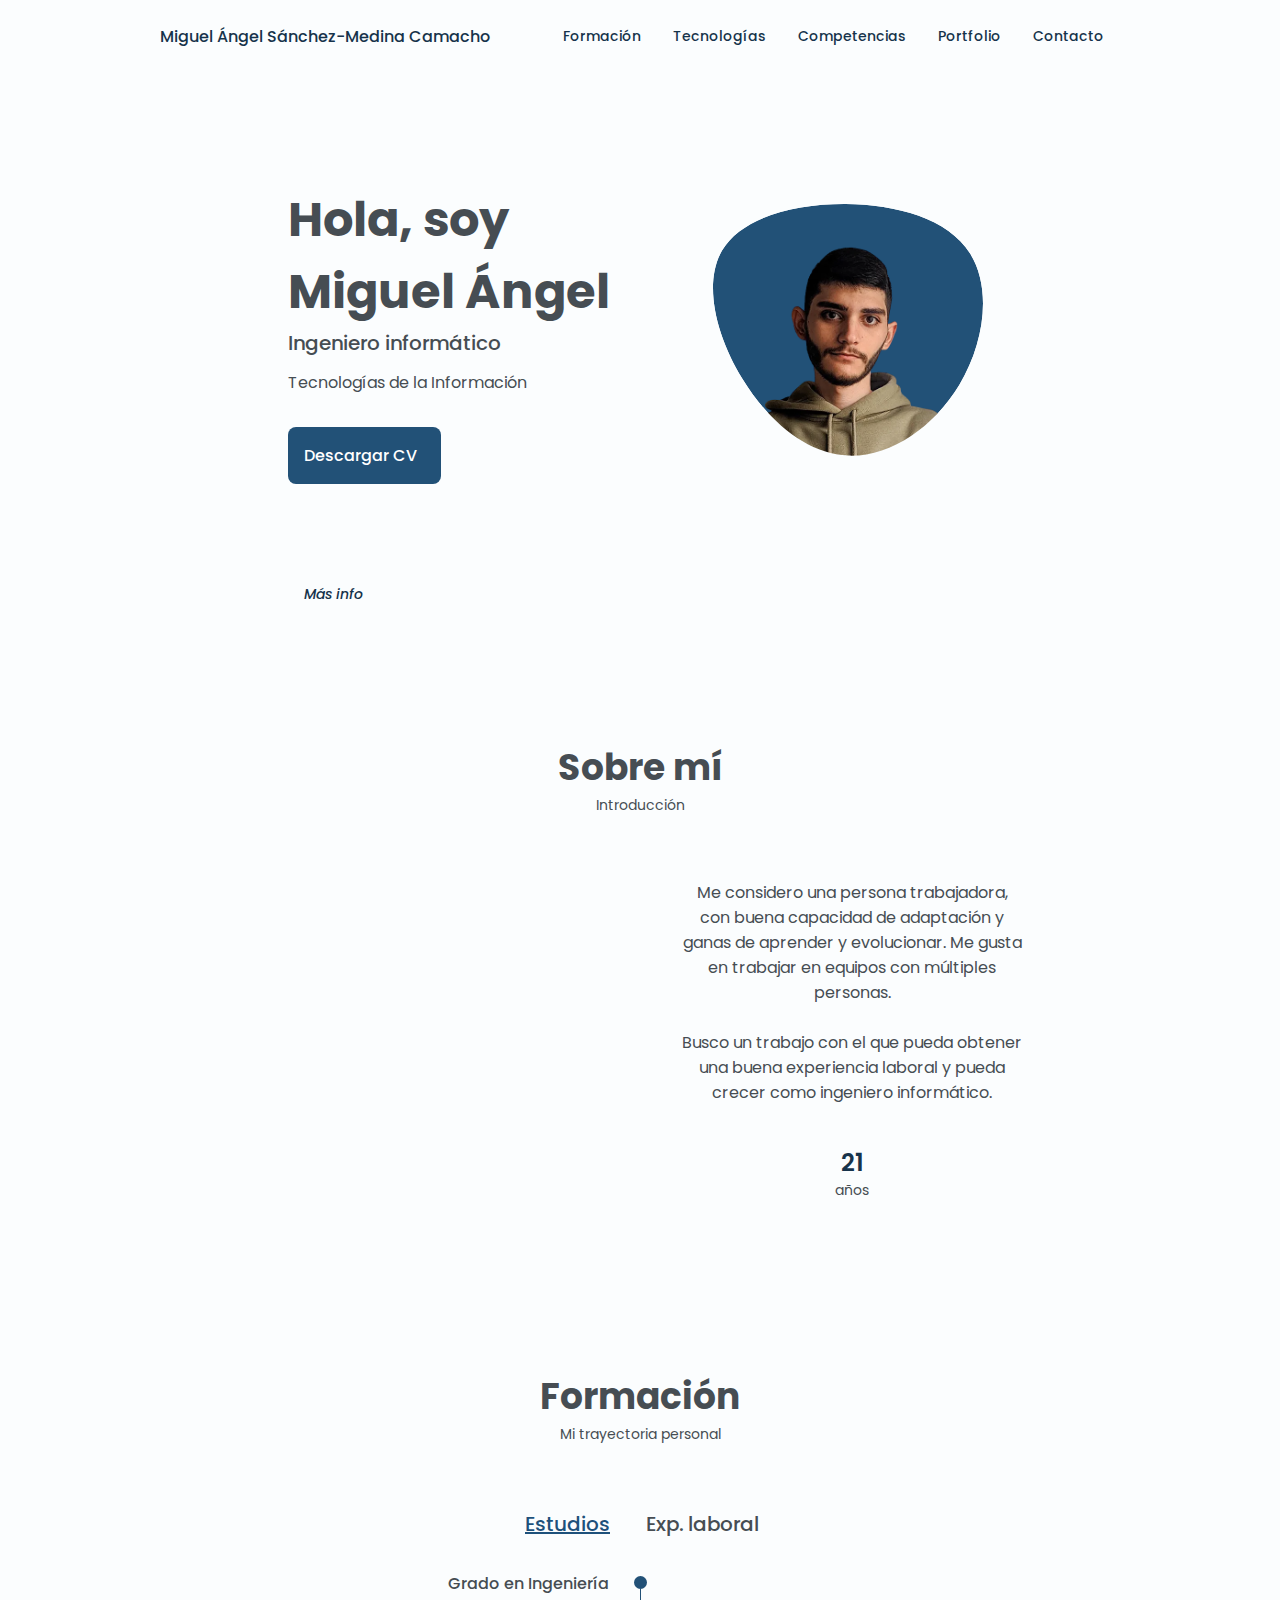
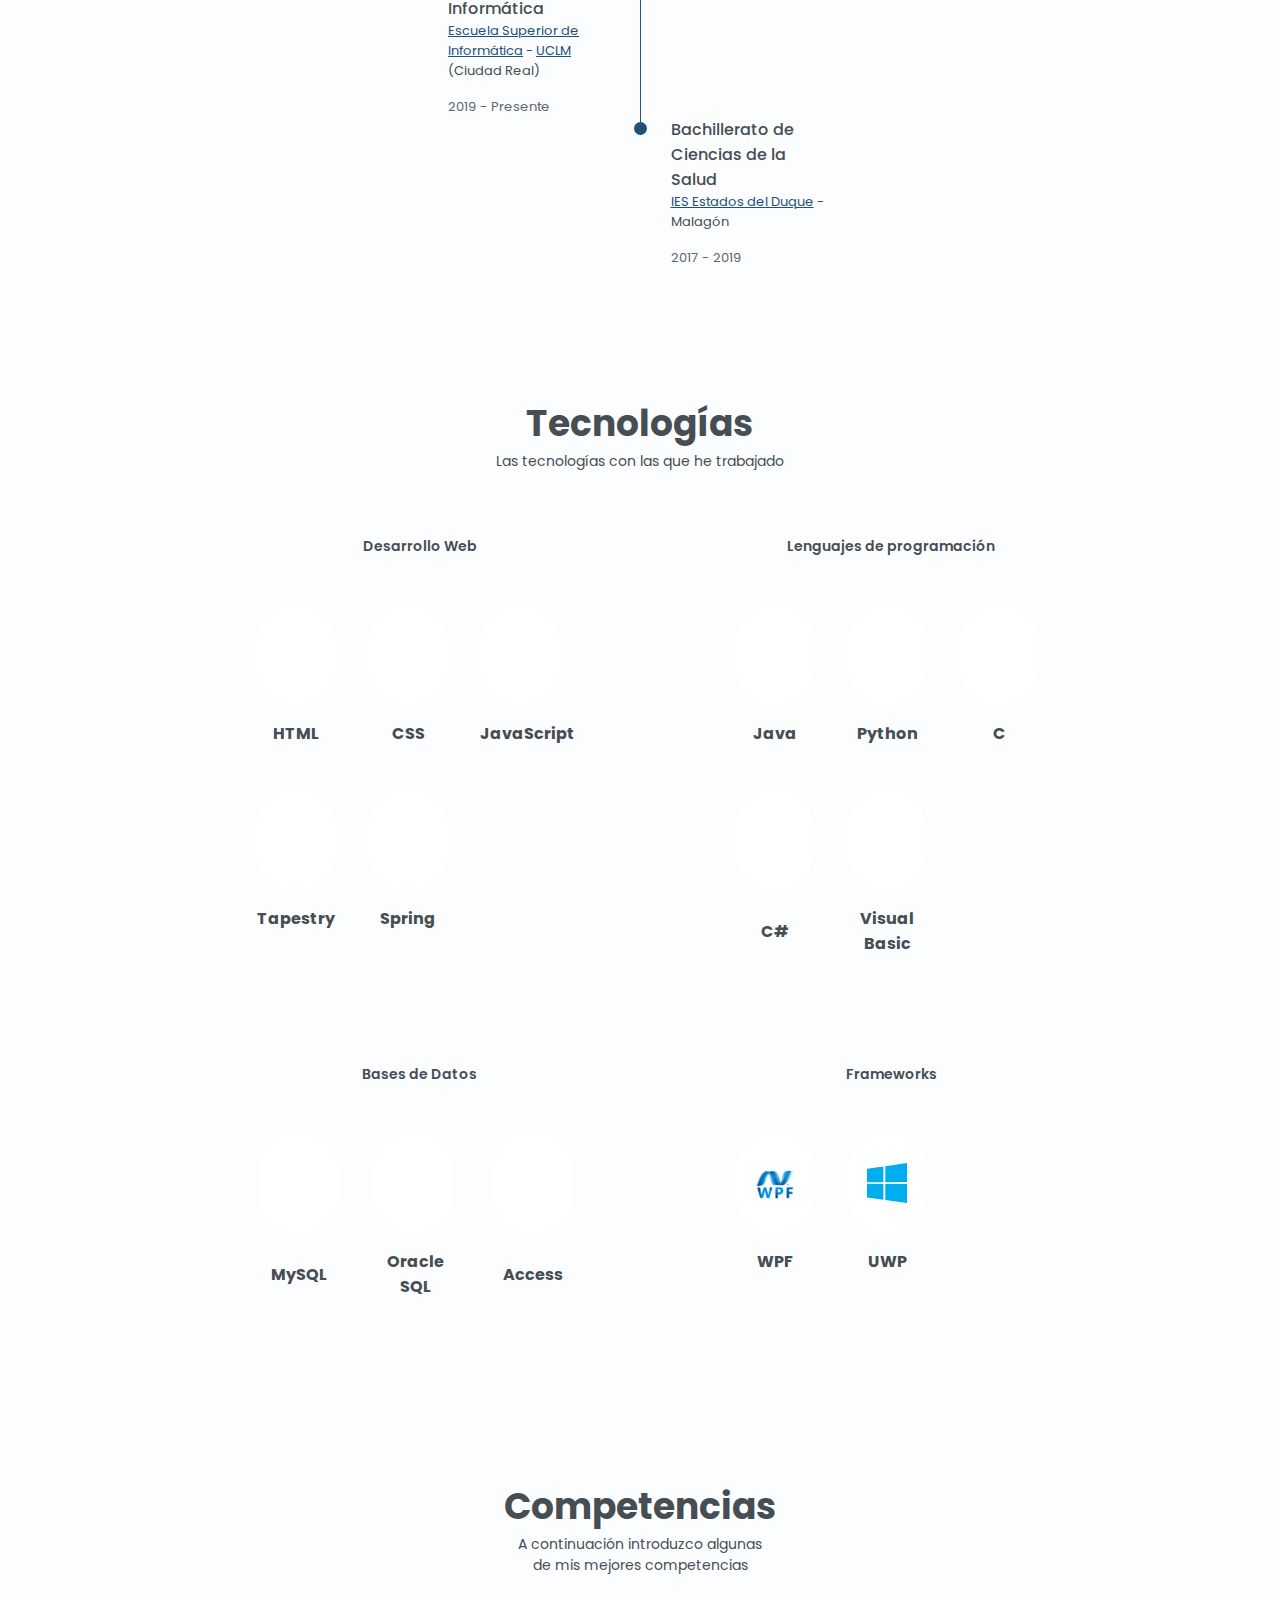
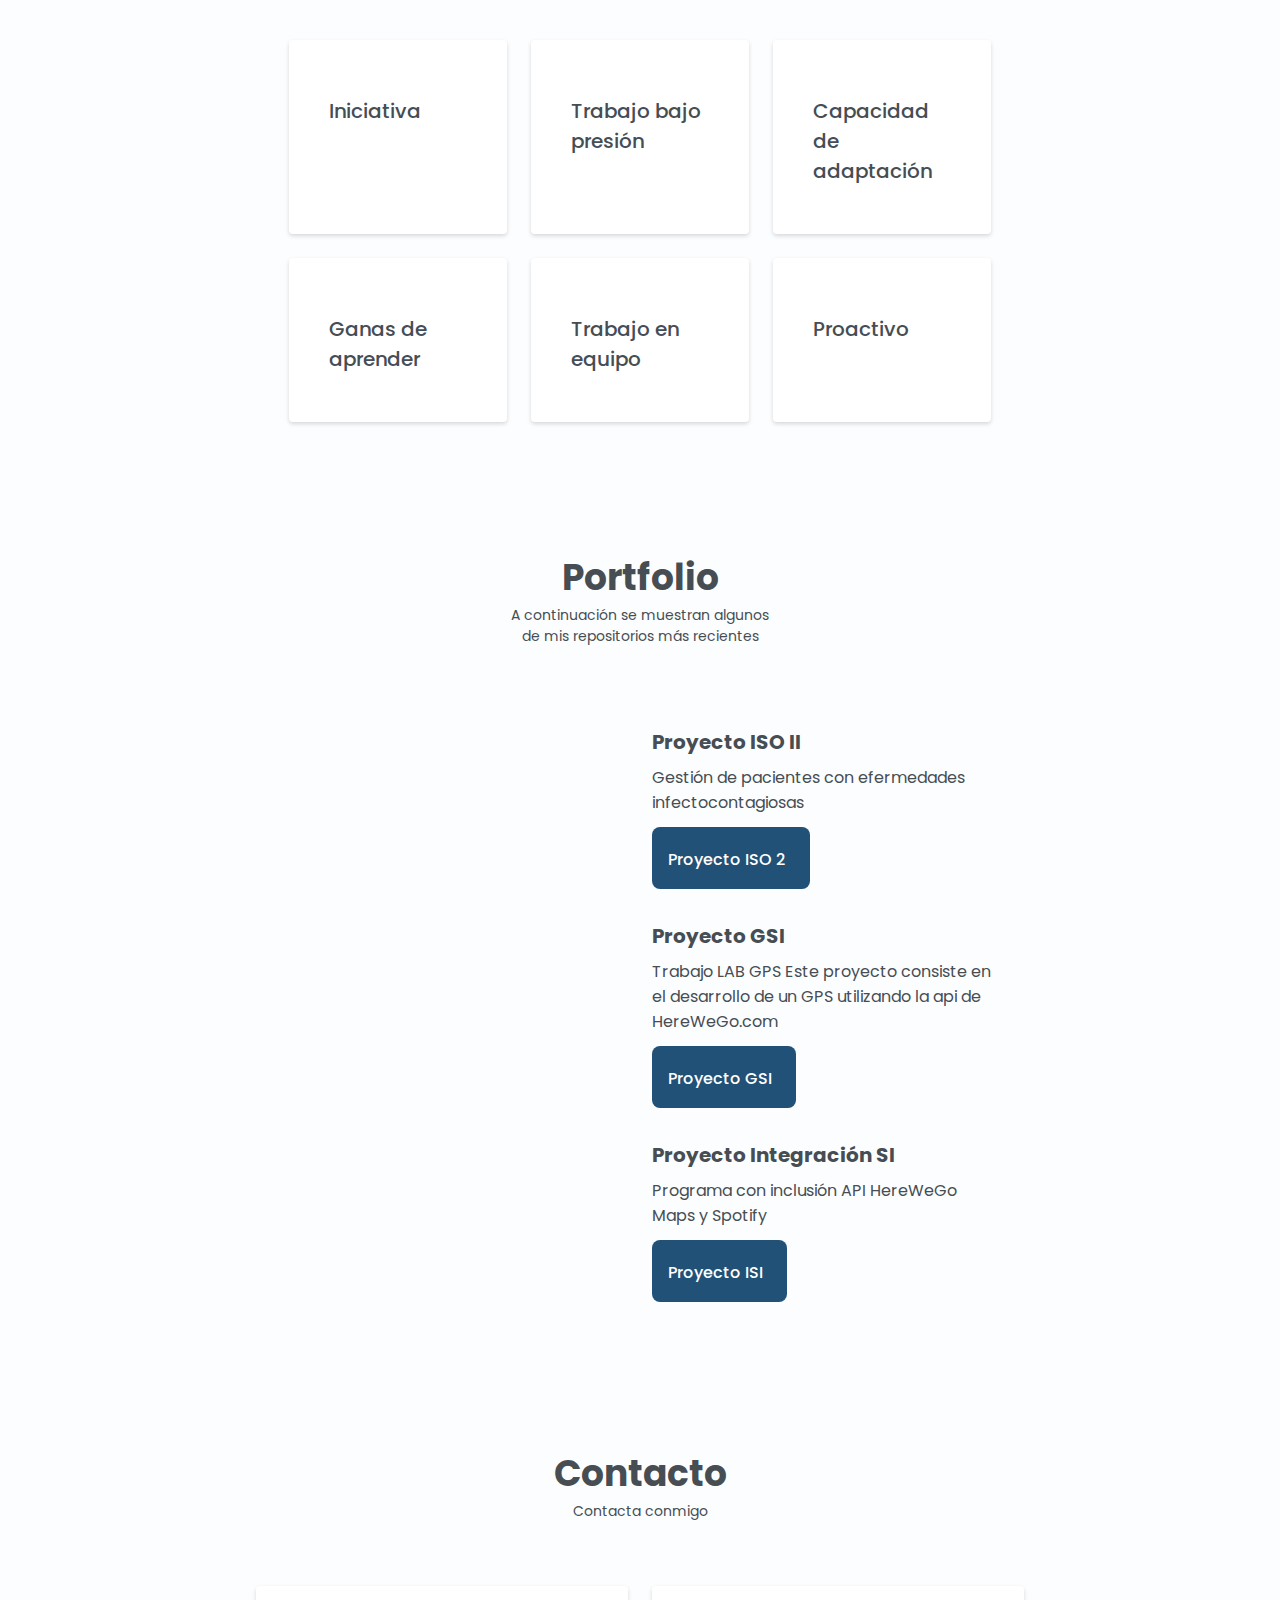
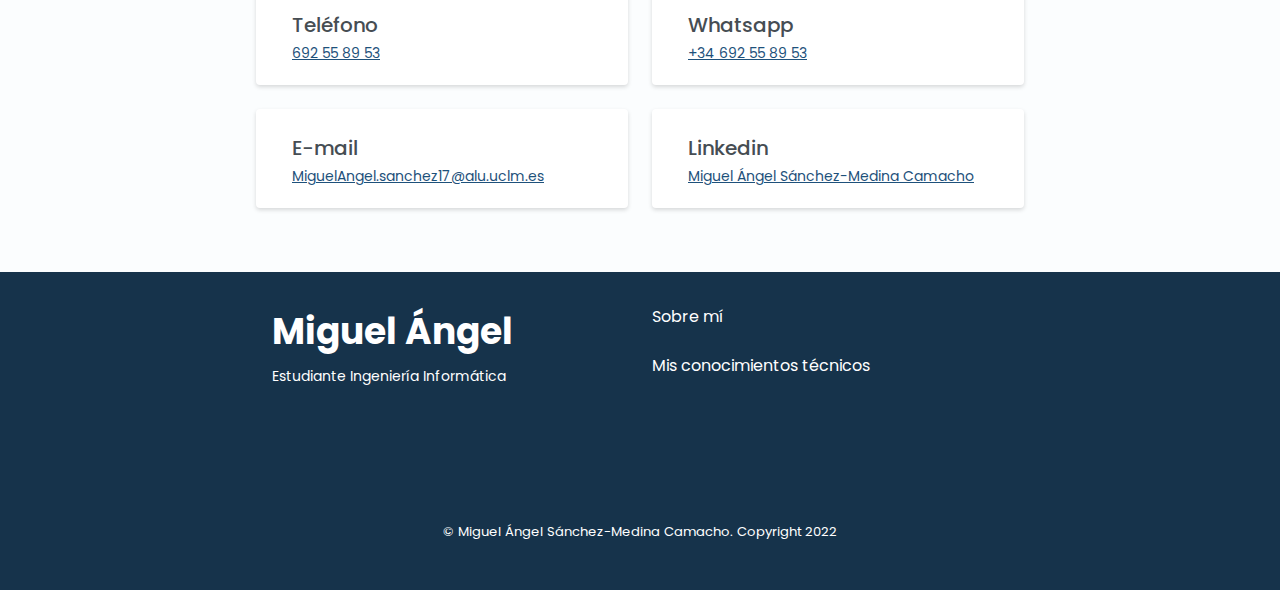
==== index.html @ 7c1b20e2 "Update index.html" ====
<!DOCTYPE html>
<html lang="en">
<head>
        <!-- Google tag (gtag.js) -->
<script async src="https://www.googletagmanager.com/gtag/js?id=G-TRK34J69P5"></script>
<script>
  window.dataLayer = window.dataLayer || [];
  function gtag(){dataLayer.push(arguments);}
  gtag('js', new Date());

  gtag('config', 'G-TRK34J69P5');
</script>
    <meta charset="UTF-8">
    <meta http-equiv="X-UA-Compatible" content="IE=edge">
    <meta name="viewport" content="width=device-width, initial-scale=1.0">
    <meta name="description" content="Bienvenido a mi página web personal.Soy Miguel Ángel Sánchez-Medina Camacho, estudiante de Ingeniería Informática. En mi página personal puede encontrar más datos acerca de mi formación,
                                      tecnologías conocidas, competencias, acceder a mi currículum vitae y encontrar diversas formas de contactarme.">
    <link rel="stylesheet" href="css/styles.css">
    <title>Miguel Ángel Sánchez-Medina Camacho - Ingeniero Informático</title>
    <link rel = "icon" href ="img/code.webp" type = "image/x-icon">
    
</head>
<body>
    <link rel="stylesheet" href="https://unicons.iconscout.com/release/v3.0.1/css/line.css">
    <header class="header" id="header">
        <nav class="nav container">
            <a href="#" title="Volver al inicio" class="nav__logo"><span>Miguel Ángel Sánchez-Medina Camacho</span></a>
            <div class="nav__menu" id="nav-menu">
               <ul class="nav__list grid">
                <li class="nav__item_especial">
                    <a href="#home" class="nav__link" title="volver al menú"></a>
                </li>
                
                    <li class="nav__item">
                        <a href="#about" class="nav__link" title="Sobre mí">
                            <i class="uil uil-user nav__icon"></i> <span>Sobre mí</span>
                        </a>
                    </li>
                    <li class="nav__item">
                        <a href="#qualifications" class="nav__link" title="Mi formación">
                            <i class="uil uil-book nav__icon"></i> Formación
                        </a>
                    </li>
                    <li class="nav__item">
                        <a href="#skills" class="nav__link" title="Mis conocimientos técnicos">
                            <i class="uil uil-file-info-alt nav__icon"></i> Tecnologías
                        </a>
                    </li>
                    <li class="nav__item">
                        <a href="#services" class="nav__link" title="Mis habilidades no técnicas">
                            <i class="uil uil-bag nav__icon"></i> Competencias
                        </a>
                    </li>
                    <li class="nav__item">
                        <a href="#portfolio" class="nav__link" title="Mis repositorios">
                            <i class="uil uil-scenery nav__icon"></i> Portfolio
                        </a>
                    </li>
                    <li class="nav__item">
                        <a href="#contact" class="nav__link" title="Mis contactos">
                            <i class="uil uil-message nav__icon"></i> Contacto
                        </a>
                    </li>
                </ul>
                <i class="uil uil-times nav__close" id="nav-close"></i>
            </div>
            <div class="nav__btns">

                <i class="uil uil-moon change-theme" id="theme-button" title="Cambiar a modo oscuro"></i>

                <div class="nav__toggle" id="nav-toggle">
                    <i class="uil uil-apps"></i>
                </div>
            </div>
        </nav>
    </header>

    <main class="main">
        <section class="home section" id="home">
        <div class="home__container container grid">
            <div class="home__content grid">
                <div class="home__social">
                    <a href="https://www.linkedin.com/in/miguel-%C3%A1ngel-s%C3%A1nchez-medina-camacho-109ab4257/" title="Visita mi linkedin" target="_blank" class="home__social-icon">
                        <i class="uil uil-linkedin"></i>
                    </a>
                    
                    <a href="mailto:MiguelAngel.sanchez17@alu.uclm.es" title="Escríbeme un email" target="_blank" class="home__social-icon">
                        <i class="uil uil-envelope-alt"></i>
                    </a>

                    <a href="https://github.com/Miguel-Angel-Sanchez" title="Visita mi GitHub" target="_blank" class="home__social-icon">
                        <i class="uil uil-github"></i>
                    </a>
                </div>

                <div class="home__img">
                    <svg class="home__blob" viewBox="0 0 200 187" xmlns="http://www.w3.org/2000/svg" xmlns:xlink="http://www.w3.org/1999/xlink">
                        <mask id="mask0" mask-type="alpha">
                            <path d="M190.312 36.4879C206.582 62.1187 201.309 102.826 182.328 134.186C163.346 165.547 
                            130.807 187.559 100.226 186.353C69.6454 185.297 41.0228 161.023 21.7403 129.362C2.45775 
                            97.8511 -7.48481 59.1033 6.67581 34.5279C20.9871 10.1032 59.7028 -0.149132 97.9666 
                            0.00163737C136.23 0.303176 174.193 10.857 190.312 36.4879Z"/>
                        </mask>
                        <g mask="url(#mask0)">
                            <path d="M190.312 36.4879C206.582 62.1187 201.309 102.826 182.328 134.186C163.346 
                            165.547 130.807 187.559 100.226 186.353C69.6454 185.297 41.0228 161.023 21.7403 
                            129.362C2.45775 97.8511 -7.48481 59.1033 6.67581 34.5279C20.9871 10.1032 59.7028 
                            -0.149132 97.9666 0.00163737C136.23 0.303176 174.193 10.857 190.312 36.4879Z"/>
                            <image class="home__blob-img" x="12" y="18" xlink:href="./img/perfil.webp"/>
                        </g>
                    </svg>
                    
                </div>
<!-- DESCRIPCIÓN E INTRODUCCIÓN-->
                <div class="home__data">
                    <h1 class="home__title">Hola, soy Miguel Ángel</h1>
                    <h2 class="home__subtitle">Ingeniero informático</h2>
                    <p class="home__description">Tecnologías de la Información</p>
                    <a download="" href="./pdf/CV-Miguel-Ángel.pdf" class="button button--flex">
                        Descargar CV<i class="uil uil-download-alt button__icon"></i>
                    </a>
                </div>
            </div>
            <div class="home__scroll">
                <a href="#about" class="home__scroll-button button--flex">
                    <i class="uil uil-mouse-alt home__scroll-mouse">
                        <span class="home__scroll-name"> Más info </span>
                        <i class="uil uil-arrow-down home__scroll-arrow"></i>
                    </i>
                </a>
            </div>
        </div>
    </section>
<!-- ACERCA DE MÍ -->
    <section class="about section" id="about">
        <h2 class="section_title">Sobre mí</h2>
        <span class="section_subtitle">Introducción</span>
        <div class="about__container container grid">
            <img data-src="./img/about_2.webp" alt="" class="about__img lazyLoad">
            <div class="about__data">
                <p class="about__description">Me considero una persona trabajadora, con buena capacidad de adaptación y ganas de aprender y evolucionar.
                   Me gusta en trabajar en equipos con múltiples personas. <br><br>Busco un trabajo con el que pueda obtener una buena experiencia laboral y pueda crecer como ingeniero informático.
                </p>
                
            
                <div class="about__info">

                   <div>
                        <span class="about__info-title"> 21 </span>
                        <span class="about__info-name"> años</span>
                    </div>
                </div>
            </div>
        </div>
    </section>

    
<!-- EDUCACION-->
<section class="qualification section" id="qualifications">
    <h2 class="section_title"> Formación </h2>
    <span class="section_subtitle">Mi trayectoria personal</span>
    <div class="qualification__container container">
        <div class="qualification__tabs">
            <div class="qualification__button button--flex qualification__active" data-target="#education">
                <i class="uil uil-graduation-cap qualification__icon"></i> Estudios
            </div>
            <div class="qualification__button button--flex" data-target="#work">
                <i class="uil uil-bag qualification__icon" ></i> Exp. laboral
            </div>
        </div>

        

        <div class="qualification__sections">
            <div class="qualification__content qualification__active" data-content id="education">

                
                <div class="qualification__data">
                    <div>
                        <h3 class="qualification__title">Grado en Ingeniería Informática </h3>
                        <span class="qualification__subtitle"><a href="https://esi.uclm.es/" target="_blank" class="enlace-esi">Escuela Superior de Informática</a> - <a class="enlace-esi" target="_blank" href="https://www.uclm.es">UCLM</a> (Ciudad Real)</span>
                        <div class="qualification__calendar">
                            <i class="uil uil-calendar-alt"></i> 2019 - Presente
                        </div>
                </div>

                    <div>
                        <span class="qualification__rounder"></span>
                        <span class="qualification__line"></span>
                    </div>
               </div>


                <div class="qualification__data">
                    <div></div>
                    <div>
                        <span class="qualification__rounder"></span>
                    
                    </div>
                    <div>
                        <h3 class="qualification__title">Bachillerato de Ciencias de la Salud</h3>
                        <span class="qualification__subtitle"><a href="http://ies-estadosdelduque.centros.castillalamancha.es/" target="_blank" class="enlace-esi">IES Estados del Duque</a> - Malagón</span>
                        <div class="qualification__calendar">
                            <i class="uil uil-calendar-alt"></i> 2017 - 2019
                        </div>
                    </div>
                </div>


               </div> 


            
            <div class="qualification__content" data-content id="work">
                
                <div class="qualification__data">                       
                    <div>
                    <h3 class="qualification__title">Becario UEM</h3>
                    <span class="qualification__subtitle"><a href="https://www.uclm.es/ciudad-real/medicina" target="_blank" class="enlace-esi">Facultad de Medicina</a> <br>- <a class="enlace-esi" target="_blank" href="https://www.uclm.es">  UCLM</a> (Ciudad Real)</span>
                    <span class="qualification__subtitle">Apoyo informático a la Unidad de Educación Médica con mantenimiento de aplicación Web.</span> 
                    <div class="qualification__calendar">
                        <i class="uil uil-calendar-alt"></i> Febrero 2022 - Septiembre 2022
                    </div>
                </div>

                    <div>
                        <span class="qualification__rounder"></span>
                       <!-- <span class="qualification__line"></span>-->
                    </div>
               </div>
            </div>
            </div>
        </div>
    </div>
</section>

<!-- HABILIDADES -->
    <section class="skills section" id="skills">
        <h2 class="section_title">Tecnologías</h2>
        <span class="section_subtitle">Las tecnologías con las que he trabajado</span>
            <div class="skills__container container grid section__border">
<!-- HABILIDAD 1-->
                <div class="skills__content">
                    <h3 class="skills__title">
                        <i class="uil uil-brackets-curly"></i> Desarrollo Web
                    </h3>
                    <div class="skills__info">
                        <div class="skills__data">
                            <div class="skills__blob">
                                <img data-src="img/svg/html-1.svg" alt="skills image" class="lazyLoad">
                            </div>

                            <h3 class="skills__name">HTML</h3>

                        </div>
                        <div class="skills__data">
                            <div class="skills__blob">
                                <img data-src="img/svg/css-3.svg" alt="skills image" class="lazyLoad">
                            </div>

                            <h3 class="skills__name">CSS</h3>
                        </div>
                        <div class="skills__data">
                            <div class="skills__blob">
                                <img data-src="img/svg/javascript-1.svg" alt="skills image" class="lazyLoad">
                            </div>

                            <h3 class="skills__name">JavaScript</h3>
                        </div>
                        <div class="skills__data">
                            <div class="skills__blob">
                                <img data-src="img/svg/apache-tapestry-icon-dark.svg" alt="skills image" class="lazyLoad">
                            </div>

                            <h3 class="skills__name">Tapestry</h3>
                        </div>
                        <div class="skills__data">
                            <div class="skills__blob">
                                <img data-src="img/svg/spring-3.svg" alt="skills image" class="lazyLoad">
                            </div>
                            <h3 class="skills__name">Spring</h3>
                        </div>
                        
            </div>
                </div>
<!-- HABILIDAD 2-->
                <div class="skills__content">
                    <h3 class="skills__title">
                        <i class="uil uil-database"></i> Lenguajes de programación
                    </h3>
                    <div class="skills__info">
                        <div class="skills__data">
                            <div class="skills__blob">
                                <img data-src="img/svg/java-4.svg" alt="skills image" class="lazyLoad">
                            </div>

                            <h3 class="skills__name">Java</h3>
                        </div>
                        <div class="skills__data">
                            <div class="skills__blob">
                                <img data-src="img/svg/python-5.svg" alt="skills image" class="lazyLoad">
                            </div>

                            <h3 class="skills__name">Python</h3>
                        </div>
                        <div class="skills__data">
                            <div class="skills__blob">
                                <img data-src="img/svg/c-1.svg" alt="skills image" class="lazyLoad">
                            </div>

                            <h3 class="skills__name">C</h3>
                        </div>
                        <div class="skills__data">
                            <div class="skills__blob">
                                <img data-src="img/svg/c--4.svg" alt="skills image" class="lazyLoad">
                            </div>

                            <h3 class="skills__name">C#</h3>
                        </div>
                        <div class="skills__data">
                            <div class="skills__blob">
                                <img data-src="img/svg/vbnet-1.svg" alt="skills image" class="lazyLoad">
                            </div>

                            <h3 class="skills__name">Visual Basic</h3>
                        </div>
                    </div>
                </div>


<!-- HABILIDAD 3-->
            <div class="skills__content">
                <h3 class="skills__title">
                    <i class="uil uil-database"></i> Bases de Datos
                </h3>
                <div class="skills__info">
                    <div class="skills__data">
                        <div class="skills__blob">
                            <img data-src="img/svg/mysql-6.svg" alt="skills image" class="lazyLoad">
                        </div>

                        <h3 class="skills__name">MySQL</h3>
                    </div>

                    <div class="skills__data">
                        <div class="skills__blob">
                            <img data-src="img/svg/oracle-icon-png-2.webp" alt="skills image" class="lazyLoad">
                        </div>  

                        <h3 class="skills__name">Oracle SQL</h3>
                    </div>

                    <div class="skills__data">
                        <div class="skills__blob">
                            <img data-src="img/svg/microsoft-access-2013.svg" alt="skills image" class="lazyLoad">
                        </div>  

                        <h3 class="skills__name">Access</h3>
                    </div>


            </div>

        </div>

        <!-- HABILIDAD 4-->
        <div class="skills__content">
            <h3 class="skills__title">
                <i class="uil uil-database"></i> Frameworks
            </h3>
            <div class="skills__info">
                <div class="skills__data">
                    <div class="skills__blob">
                        <img src="img/svg/wpf-logo-175.webp" alt="skills image">
                    </div>

                    <h3 class="skills__name">WPF</h3>
                </div>

                <div class="skills__data">
                    <div class="skills__blob">
                        <img src="img/svg/microsoft-windows-22-1.svg" alt="skills image">
                    </div>  

                    <h3 class="skills__name">UWP</h3>
                </div>

        </div>

    </div>
    </section>

    <section class="services section" id="services">
        <h2 class="section_title">Competencias</h2>
        <span class="section_subtitle">A continuación introduzco algunas <br> de mis mejores competencias</span>
        <div class="services__container container grid">
            <div class="services__content">
                <i class="uil uil-lightbulb-alt services__icon"></i>
                <h3 class="services__title">Iniciativa</h3>
            </div>
            <div class="services__content">
                <i class="uil uil-compress-arrows services__icon"></i>
                <h3 class="services__title">Trabajo bajo presión</h3>
            </div>
            <div class="services__content">
                <i class="uil uil-process services__icon"></i>
                <h3 class="services__title">Capacidad de adaptación</h3>
            </div>
            <div class="services__content">
                <i class="uil uil-brain services__icon"></i>
                <h3 class="services__title">Ganas de aprender</h3>
            </div>
            <div class="services__content">
                <i class="uil uil-users-alt services__icon"></i>
                <h3 class="services__title">Trabajo en equipo</h3>
            </div>
            <div class="services__content">
                <i class="uil uil-user-exclamation services__icon"></i>
                <h3 class="services__title">Proactivo</h3>
            </div>
        </div>
        
    </section>

    <section class="portfolio section" id="portfolio">
        <h2 class="section_title">Portfolio</h2>
        <span class="section_subtitle">A continuación se muestran algunos<br> de mis repositorios más recientes</span>
        <div class="portfolio__container container swiper-container">
          <!-- <div class="swiper-wrapper">--> 
                <div class="portfolio__content grid swiper-slide">
                    <img data-src="img/svg/images.webp" alt="ISO2" class="portfolio__img lazyLoad">
                    <div class="portfolio__data">
                        <h3 class="portfolio__title">Proyecto ISO II</h3>
                        <p class="portfolio__description">Gestión de pacientes con efermedades infectocontagiosas</p>
                        <a href="https://github.com/Pedrazaax/ISO2-2022-C01" class="button button--flex--small portfolio__button">
                            Proyecto ISO 2
                            <i class="uil uil-external-link-alt button__icon"></i>
                        </a>
                    </div>
                </div>

                <div class="portfolio__content grid swiper-slide">
                    <img data-src="img/1366_2000.webp" alt="InDistance" class="portfolio__img lazyLoad">
                    <div class="portfolio__data">
                        <h3 class="portfolio__title">Proyecto GSI</h3>
                        <p class="portfolio__description">Trabajo LAB GPS Este proyecto consiste en el desarrollo de un GPS utilizando la api de HereWeGo.com</p>
                        <a href="https://github.com/ZaP3R0/GSI" class="button button--flex--small portfolio__button">
                            Proyecto GSI
                            <i class="uil uil-external-link-alt button__icon"></i>
                        </a>
                    </div>
                </div>

                <div class="portfolio__content grid swiper-slide">
                    <img data-src="img/spotify-logo-1920x1080_fouoik-1.webp" alt="MuMaps" class="portfolio__img lazyLoad">
                    <div class="portfolio__data">
                        <h3 class="portfolio__title">Proyecto Integración SI</h3>
                        <p class="portfolio__description">Programa con inclusión API HereWeGo Maps y Spotify</p>
                        <a href="https://github.com/DaniiRomero/isi_mumaps" class="button button--flex--small portfolio__button">
                            Proyecto ISI
                            <i class="uil uil-external-link-alt button__icon"></i>
                        </a>
                    </div>
                </div>
    </section>

    <section class="contact section" id="contact">
        <h2 class="section_title">Contacto</h2>
        <span class="section_subtitle">Contacta conmigo</span>
        <div class="contact_container container grid">

                <div class="contact__information">
                    <i class="uil uil-phone contact__icon"></i>
                    <div>
                        <h3 class="contact__title">Teléfono</h3>
                        <span class="contact__subtitle"><a class="enlace-esi" target="_blank" href="tel:+34 692 55 89 53">692 55 89 53</a></span>
                    </div>
                </div>

                <div class="contact__information">
                    <i class="uil uil-whatsapp contact__icon"></i>
                    <div>
                        <h3 class="contact__title">Whatsapp</h3>
                        <span class="contact__subtitle"><a class="enlace-esi" target="_blank" href="https://wa.me/34692558953">+34 692 55 89 53</a></span>
                    </div>
                </div>

                    <div class="contact__information">
                        <i class="uil uil-envelope contact__icon"></i>
                        <div>
                            <h3 class="contact__title">E-mail</h3>
                            <span class="contact__subtitle"> <a class="enlace-esi" target="_blank" href="mailto:MiguelAngel.sanchez17@alu.uclm.es">MiguelAngel.sanchez17@alu.uclm.es</a></span>
                        </div>
                    </div>

                    <div class="contact__information">
                        <i class="uil uil-linkedin contact__icon"></i>
                        <div>
                            <h3 class="contact__title">Linkedin</h3>
                            <span class="contact__subtitle"> <a class="enlace-esi" target="_blank" href="https://www.linkedin.com/in/miguel-%C3%A1ngel-s%C3%A1nchez-medina-camacho-109ab4257/">Miguel Ángel Sánchez-Medina Camacho</a></span>
                        </div>
                    </div>
 
        </div>
    </section>

    </main>

    <footer class="footer">
        <div class="footer__bg">
            <div class="footer__container container grid">
                <div>
                    <h1 class="footer__title">Miguel Ángel</h1>
                    <span class="footer__subtitle">Estudiante Ingeniería Informática</span>
                </div>
                <ul class="footer__links">
                    <li>
                    <a href="#about" class="footer__link"> Sobre mí </a>
                    </li>
                    <li>
                    <a href="#skills" class="footer__link">Mis conocimientos técnicos</a>
                    </li>
                </ul>
                <div class="footer__socials">
                    <a href="mailto:MiguelAngel.sanchez17@alu.uclm.es" title="Escríbeme un email" target="_blank" class="footer__social">
                        <i class="uil uil-envelope"></i>
                    </a>
                    
                    <a href="https://www.linkedin.com/in/miguel-%C3%A1ngel-s%C3%A1nchez-medina-camacho-109ab4257/" title="Visita mi Linkedin" target="_blank" class="footer__social">
                        <i class="uil uil-linkedin"></i>
                    </a>
                    
                    <a href="https://github.com/Miguel-Angel-Sanchez" title="Visita mi GitHub" target="_blank" class="footer__social">
                        <i class="uil uil-github-alt"></i>
                    </a>
                </div>
            </div>
            <p class="footer__copy">&#169; Miguel Ángel Sánchez-Medina Camacho. Copyright 2022</p>
        </div>
    </footer>

    <a href="#" title="Volver al inicio" class="scrollup" id="scroll-up">
        <i class="uil uil-angle-up scrollup__icon"></i>
    </a>
    <script async src="js/script.js" type="text/javascript"></script>
</body>
</html>
---- css/styles.css ----
@import url('https://fonts.googleapis.com/css2?family=Poppins:wght@400;500;600&display=swap');

:root{
    --header-height: 3rem;
    
    --hue-color: 207;
    
    --first-color: hsl(var(--hue-color),61%,30%);
    --first-color-buttons: hsl(var(--hue-color),55%,30%);
    --first-color-second: hsl(var(--hue-color),55%,19%);
    --first-color-alt:hsl(var(--hue-color),50%,17%) ;
    --first-color-lighter:hsl(var(--hue-color),79%,40%) ;
    --title-color:hsl(var(--hue-color),55%,19%) ;
    --text-color:hsl(var(--hue-color),8%,30%) ;
    --text-color-light:hsl(var(--hue-color),8%,40%) ;
    --input-color:hsl(var(--hue-color),70%,96%) ;
    --body-color:hsl(var(--hue-color),60%,99%) ;
    --container-color:#FFF;
    --scroll-bar-color:hsl(var(--hue-color),12%,90%) ;
    --scroll-thumb-color:hsl(var(--hue-color),12%,80%) ;
    --shadow-color:rgba(0,0,0,.15);

    /*-----------FUENTES-------------*/
    --body-font:  'Poppins', sans-serif;
    --big-font-size: 2rem;
    --h1-font-size: 1.5rem;
    --h2-font-size: 1.25rem;
    --h3-font-size: 1.125rem;
    --normal-font-size: .938rem;
    --small-font-size: .813rem;
    --smaller-font-size: .75rem;

    --font-medium:500;
    --font-semi-bold: 600;

    /*----------MARGENES-----------*/
    --mb-0-25: .25rem;
    --mb-0-5: .5rem;
    --mb-0-75: .75rem;
    --mb-1: 1rem;
    --mb-1-5: 1.5rem;
    --mb-2: 2rem;
    --mb-2-5: 2.5rem;
    --mb-3: 3rem;

    /*--------- z index ----------*/
    --z-tooltip: 10;
    --z-fixed: 100;
    --z-modal: 1000;
}

/*---- Para dispositivos con pantallas grandes--*/
@media screen and (min-width: 980px){
    :root{
        --big-font-size: 3rem;
        --h1-font-size: 2.25rem;
        --h2-font-size: 1.5rem;
        --h3-font-size: 1.25rem;
        --normal-font-size: 1rem;
        --small-font-size: .875rem;
        --smaller-font-size: .820rem;
    }
}

*{
    box-sizing: border-box;
    padding: 0;
    margin: 0;
}

html{
    scroll-behavior: smooth;
}

body{
    margin: 0 0 var(--header-height) 0;
    font-family: var(--body-font);
    font-size: var(--normal-font-size);
    background-color: var(--body-color);
    color: var(--text-color);
}

ul{
    list-style: none;
}

a{
    text-decoration: none;
}

img{
    max-width: 100%;
    height: auto;
}

/*------------- Reusable -----------*/
.section{
    padding: 2rem 0 4rem;
}

.section_title{
    font-size: var(--h1-font-size);
}

.section_subtitle{
    display:block;
    font-size: var(--small-font-size);
    margin-bottom: var(--mb-3);
}

.section_title, .section_subtitle{
    text-align: center;
}

/*----------- Disposición del layout ------------*/

.container{
    max-width: 768px;
    margin-left: var(--mb-1-5);
    margin-right: var(--mb-1-5);
}

.grid{
    display: grid;
    gap: 1.5rem;
}

.header{
    width: 100%;
    position: fixed;
    bottom: 0;
    left: 0;
    z-index: var(--z-fixed);
    background-color: var(--body-color);
}

/*---------- Navegacion --------------*/

.nav{
    max-width: 960px;
    height: var(--header-height);
    display: flex;
    justify-content: space-between;
    align-items: center;
}

.nav__logo, .nav__toggle{
    color: var(--title-color);
    font-weight: var(--font-medium);
}

.nav__item_especial{
    display:none;
}

.lazyLoad {
    width: 100%;
    opacity: 0;
}

.visible {
    transition: opacity 1000ms ease;
    opacity: 1;
}

.nav__logo:hover{
    color: var(--first-color);
}

.nav__toggle{
    font-size: 1.1rem;
    cursor: pointer;
}

.nav__toggle:hover{
    color: var(--first-color);
}

.nav__btns{
    displaY:flex;
    align-items: center;
}

.change-theme{
    font-size: 1.25rem;
    color: var(--title-color);
    margin-right: var(--mb-1);
    cursor:pointer;
}

.change-theme:hover{
    color: var(--first-color);
}


/*-------------- VARIABLES TEMA OSCURO -------------------*/
body.dark-theme{
    --first-color: hsl(var(--hue-color),73%,50%);
    --first-color-buttons: hsl(var(--hue-color),55%,30%);
    --first-color-second: hsl(var(--hue-color),20%,6%);
    --title-color:hsl(var(--hue-color),8%,95%) ;
    --text-color:hsl(var(--hue-color),8%,92%) ;
    --input-color:hsl(var(--hue-color),29%,16%) ;
    --body-color:hsl(var(--hue-color),28%,12%) ;
    --container-color: hsl(var(--hue-color), 29%, 16%);
    --scroll-bar-color:hsl(var(--hue-color),12%,48%) ;
    --scroll-thumb-color:hsl(var(--hue-color),12%,36%) ;
    --shadow-color: hsl(var(--hue-color), 29%, 16%);
    --first-color-alt: hsl(var(--hue-color),73%,50%);


}

@media screen and (max-width: 767px){
    .nav__menu{
        position: fixed;
        bottom: -100%;
        left: 0;
        width: 100%;
        background-color: var(--body-color);
        padding: 2rem 1.5rem 4rem;
        box-shadow: 0 -1px 4px rgba(0,0,0,.15);
        border-radius: 1.5rem 1.5rem 0 0;
        transition: .3s;
    }

}

.nav__list{
    grid-template-columns: repeat(3,1fr);
    gap: 2rem;
}

.nav__link{
    display: flex;
    flex-direction: column;
    align-items: center;
    font-size: var(--small-font-size);
    color: var(--title-color);
    font-weight: var(--font-medium);
}

.active-link{
    color: var(--first-color);
    text-decoration-line: underline;
    text-decoration-thickness: 2px;
}

.nav__link:hover{
    color:var(--first-color);
}

.nav__link span{
    display:none;
}

.nav__icon{
    font-size: 1.2rem;
}

.nav__close{
    position: absolute;
    right: 1.3rem;
    bottom: .5rem;
    font-size: 1.5rem;
    cursor: pointer;
    color: var(--title-color);
}

.nav__close:hover{
    color: var(--first-color-alt);
}

.show-menu{
    bottom: 0;
}

.scroll-header{
    box-shadow:  0 -1px 4px rgba(0,0,0,.15);
}

/*---------------- Home ------------------*/

.home__container{
    gap: 1rem;   
}

.home__content{
    grid-template-columns: .5fr 3fr;
    padding-top: 3.5rem;
    align-items: center;
}

.home__social{
    display: grid;
    grid-template-columns: max-content;
    row-gap: 1rem;
}

.home__social-icon{
    font-size: 1.25rem;
    color: var(--first-color-buttons);
}

.home__social-icon:hover{
    color: var(--first-color-alt);
}

.home__blob{
    width:200px;
    fill: var(--first-color-buttons);
}

.home__blob-img{
    width: 170px;
}

.home__data{
    grid-column: 1/3;
}

.home__title{
    font-size: var(--big-font-size);
}

.home__subtitle{
    font-size: var(--h3-font-size);
    color: var(--text-color);
    font-weight: var(--font-medium);
    margin-bottom: var(--mb-0-75);
}

.home__description{
    margin-bottom: var(--mb-2);
}

.home__scroll{
    display: none;
}

.home__scroll-button{
    color: var(--first-color-buttons);
    transition: .3s;
}

.home__scroll-button:hover{
    transform: translateY(.25rem);
}

.home__scroll-mouse{
    font-size: 2rem;
}

.home__scroll-name{
    font-size: var(--small-font-size);
    color: var(--title-color);
    font-weight: var(--font-medium);
    margin-right: var(--mb-0-25);
}

.home__scroll-arrow{
    font-size: 1.25rem;
}

.button{
    display: inline-block;
    background-color: var(--first-color-buttons);
    color: #FFF;
    padding: 1rem;
    border-radius: .5rem;
    font-weight: var(--font-medium);
}

.button:hover{
    background-color:  var(--first-color-alt);
}

.button__icon{
    font-size: 1.25rem;
    margin-left: var(--mb-0-5);
    transition: .3s;
}

.button--flex{
    display: inline-flex;
    align-items: center;
}

/*----------- Sobre mí ---------------*/

.about__img{
    width: 200px;
    border-radius: .5rem;
    justify-self: center;
    align-self: center;
}

.about__description{
    text-align: center;
    margin-bottom: var(--mb-2-5);
}

.about__info{
    display: flex;
    justify-content: space-evenly;
    margin-bottom: var(--mb-2-5);
}

.about__info-title{
    font-size: var(--h2-font-size);
    font-weight: var(--font-semi-bold);
    color: var(--title-color);
}

.about__info-name{
    font-size: var(--small-font-size);
}

.about__info-title,
.about__info-name{
    display: block;
    text-align: center;
}

.about__buttons{
    display: flex;
    justify-content: center;
}

/*----------- HABILIDADES ------------*/

.skills__container{
    row-gap: 3.5rem;
}


.skills__title{
    display: flex;
    justify-content: center;
    align-items: center;
    column-gap: .5rem;
    font-size: var(--small-font-size);
    font-weight: var(--font-semi-bold);
    margin-bottom: 2.5rem;

}

.skills__title i{
    font-size: 1rem;
    font-weight: initial;
}

.skills__info,
.skills__data,
.skills__blob{
    display: grid;
}

.skills__info{
    grid-template-columns: repeat(3, 1fr);
    gap: 2.5rem 2rem;
    margin-bottom: var(--mb-3) ;
}

.skills__data{
    justify-content: center;
    text-align: center;
}

.skills__blob{
    width: 80px;
    height: 100px;
    background-color: var(--container-color);
    border-radius: 3rem;
    place-items: center;
    margin-bottom: 1rem;
}

.skills__blob img{
    width: 40px;
}

.skills__name{
    font-size: var(--small-font-size);
    margin-bottom: .25rem;
}

.skills__subtitle{
    font-size: var(--smaller-font-size);
    color: var(--text-color-light);
}

.skills__blob:hover img{
    animation: bounce-skills .6s;
}

@keyframes bounce-skills{
    0%{
        transform: translate(0);
    }
    20%{
        transform: translateY(-6px);
    }
    40%{
        transform: translate(0);
    }
    60%{
        transform: translateY(-3px);
    }
    80%{
        transform: translate(0);
    }
}

/*-------------------------------- ESTUDIOS/TRABAJO -------------------------*/

.qualification__tabs{
    display: flex;
    justify-content: space-evenly;
    margin-bottom: var(--mb-2);
}

.enlace-esi,.enlace-esi:visited,.enlace-esi:active, .enlace-esi:hover{
    color: var(--first-color);
    text-decoration-line: underline;
    text-decoration-thickness: 1px;
}


.qualification__button{
    font-size: var(--h3-font-size);
    font-weight: var(--font-medium);
    cursor: pointer;
}

button{
    font-size: var(--h3-font-size);
    font-weight: var(--font-medium);
    cursor: pointer;
    border: 0cm;
    
}

.qualification__button:hover{
    color: var(--first-color);
}

.qualification__icon{
    font-size: 1.8rem;
    margin-right: var(--mb-0-25);
}

.qualification__data{
    display: grid;
    grid-template-columns: 1fr max-content 1fr;
    column-gap: 1.5rem;
}

.qualification__title{
    font-size: var(--normal-font-size);
    font-weight: var(--font-medium);
}

.qualification__subtitle{
    display: inline-block;
    font-size: small;
    margin-bottom: var(--mb-1);
}

.qualification__calendar{
    font-size: var(--smaller-font-size);
    color: var(--text-color-light);
}

.qualification__rounder{
    display: inline-block;
    width: 13px;
    height: 13px;
    background-color: var(--first-color-buttons);
    border-radius: 50%;
}

.qualification__line{
    display: block;
    width: 1px;
    height: 100%;
    background-color: var(--first-color-buttons);
    transform: translate(6px, -7px);
}

.qualification [data-content]{
    display: none;
}

.qualification__active[data-content]{
    display: block;
}

.qualification__button.qualification__active{
    color: var(--first-color);
    text-decoration-line: underline;
    text-decoration-thickness: 2px;
}

/*---------------------------- SERVICES ------------------------------*/

.services__container{
    gap: 1.5rem;
    grid-template-columns: repeat(2, 1fr);
}

.services__content{
    position:relative;
    background-color: var(--container-color);
    padding: 3.5rem .5rem 1.25rem 1.5rem;
    border-radius: .25rem;
    box-shadow: 0 2px 4px rgba(0,0,0,.15);
    transition: .3s;
}

.services__content:hover{
    box-shadow: 0 4px 16px var(--shadow-color);
}

.services__icon{
    display: block;
    font-size: 1.5rem;
    color: var(--first-color);
    margin-bottom: var(--mb-1);
}

.services__title{
    font-size: var(--h3-font-size);
    margin-bottom: var(--mb-1);
    font-weight: var(--font-medium);
}

/*------- PortFolio ----------*/

.portfolio__container{
    overflow: initial;
}

.portfolio__content{
    padding: 1rem 1.5rem;
}

.portfolio__img{
    width: 265px;
    border-radius: .5rem;
    justify-self: center;
    margin-bottom: var(--mb-1-5);
}

.portfolio__title{
    font-size: var(--h3-font-size);
    margin-bottom: var(--mb-0-5);
}

.portfolio__description{
    margin-bottom: var(--mb-0-75);
}

.swiper-button-prev::after,
.swiper-button-next::after{
    content:none;
}

.swiper-portfolio-icon{
    font-size: 2rem;
    color:var(--first-color)
}

/*------------------------------------ CONTACTO --------------------------*/
.contact__container{

    gap: 1.5rem;
    grid-template-columns: repeat(2, 1fr);
}

.contact__information{
    display: flex;
}

.contact__icon{
    font-size: 2rem;
    color: var(--first-color);
    margin-right: var(--mb-0-75);
}

.contact__title{
    font-size: var(--h3-font-size);
    font-weight: var(--font-medium);
}

.contact__subtitle{
    font-size: var(--small-font-size);
    color: var(--text-color-light);
}

.contact__content{
    background-color: var(--input-color);
    border-radius: .5rem;
    padding: .75rem 1rem .25rem;
}

.contact__information{
    position:relative;
    background-color: var(--container-color);
    padding: 1.5rem .5rem 1.25rem 1.5rem;
    border-radius: .25rem;
    box-shadow: 0 2px 4px rgba(0,0,0,.15);
    transition: .3s;
}

.contact__label{
    font-size: var(--smaller-font-size);
    color: var(--title-color);
}


.contact__information:hover{
    box-shadow: 0 4px 16px var(--shadow-color);
}

/* ------------------------ FOOTER -------------*/

.footer{
    padding-top: 2rem;
}

.footer__container{
    row-gap: 3.5rem;
}

.footer__bg{
    background-color: var(--first-color-second);
    padding: 2rem 0 3rem;
}

.footer__title{
    font-size: var(--h1-font-size);
    margin-bottom: var(--mb-0-25);
}

.footer__subtitle{
    font-size: var(--small-font-size);
}

.footer__links{
    display:flex;
    flex-direction: column;
    row-gap: 1.5rem;
}

.footer__link:hover{
    color: var(--first-color-lighter);
}

.footer__social{
    font-size: 1.25rem;
    margin-right: var(--mb-1-5);
}

.footer__social:hover{
    color: var(--first-color-lighter);
}

.footer__copy{
    font-size: var(--smaller-font-size);
    text-align: center;
    margin-top: var(--mb-3);
}

.footer__title,.footer__subtitle,.footer__link,.footer__social,.footer__copy{
    color:white;
}
/*--------------- Extras ------------------------*/

.scrollup{
    position: fixed;
    right: 1rem;
    bottom: -20%;
    background-color: var(--first-color-buttons);
    opacity: .8;
    padding: 0 .3rem;
    border-radius: .4rem;
    z-index: var(--z-tooltip);
    transition:  .4s;
}

.scrollup:hover{
    background-color: var(--first-color-alt);
}

.scrollup__icon{
    font-size: 1.5rem;
    color: white;
}

.show-scroll{
    bottom: 5rem;
}

::-webkit-scrollbar{
    width: .90rem;
    background-color: var(--scroll-bar-color);
    border-radius: .5rem;
}

::-webkit-scrollbar-thumb{
    background-color: var(--scroll-thumb-color);
    border-radius: .5rem;
}

::-webkit-scrollbar-thumb:hover{
    background-color: var(--text-color-light);
}


/*------------------ ADAPTACIÓN A DIFERENTES TAMAÑOS DE DISPOSITIVOS ----------------------------*/

@media screen and (max-width: 350px){
    .container{
        margin-left: var(--mb-1);
        margin-right: var(--mb-1);
    }
    .nav__menu{
        padding: 2rem .25rem 4rem;
    }
    .nav__list{
        column-gap: 0;
    }

    .home__content{
        grid-template-columns: .25fr .3fr;
    }
    .home__blob{
        width: 180px;
    }
    .skills__title{
        font-size: var(--normal-font-size);
    }

    .qualification__data{
        gap: .5rem;
    }
}

@media screen and (max-width: 930px){
    .nav__logo span{
        display:none;
    }
    .nav__logo:after{
        content:"Miguel Ángel";
    }
    .nav__link span{
        display:contents;
    }

}

@media screen and (min-width: 568px){
    
    .home__content{
        grid-template-columns: max-content 1fr 1fr;
    }

    .home__data{
        grid-column: initial;
    }
    .home__img{
        order:1;
        justify-self:center;
    }
    .about__container,.contact_container, 
    .footer__container{
        grid-template-columns: repeat(2, 1fr);
    }


    .qualification__sections{
        display:grid;
        grid-template-columns: .6fr;
        justify-content: center;
    }

    .about__container{
        grid-template-columns: repeat(2,1fr);
    }



}

@media screen and (min-width: 768px){
    
    .container{
        margin-left: auto;
        margin-right: auto;
    }

    body{
        margin: 0;
    }
    .section{
        padding: 6rem 0 2rem;
    }
    .section_subtitle{
        margin-bottom: 4rem;
    }

    .header{
        top: 0;
        bottom: initial;
    }

    .header,
    .main,
    .footer__container{
        padding: 0 1rem;
    }

    .nav{
        height: calc(var(--header-height) + 1.5rem);
        column-gap: 1rem;
    }
    .nav__icon,
    .nav__close,
    .nav__toggle{
        display: none;
    }

    .nav__list{
        display:flex;
        column-gap: 2rem;
    }
    .nav__menu{
        margin-left: auto;
    }
    .change-theme{
        margin:0;
    }

    .home__container{
        row-gap: 5rem;
    }

    .home__content{
        padding-top: 5.5rem;
        column-gap: 2rem;
    }

    .home__blob{
        width: 270px;
    }

    .home__scroll{
        display: block;
    }
    .home__scroll-button{
        margin-left: 3rem;
    }
    .about__container{
        column-gap: 5rem;
    }

    .about__img{
        width: 350px;
    }
    .about__description{
        text-align: center;
    }
    .about__buttons{
        justify-content: center;
    }
    .qualification__tabs{
        justify-content: center;
    }

    .skills__container{
        column-gap: 7rem;
        grid-template-columns: repeat(2, 1fr);
    }
    .skills__title{
        margin-bottom: 3rem;
    }
    .skills__title i{
        font-size:1.25rem;
    }
    .skills__name{
        font-size: var(--normal-font-size);
    }
    .qualification__tabs{
        justify-content: center;
    }
    .qualification__button{
        margin: 0 var(--mb-1);
    }
    .qualification__sections{
        grid-template-columns: .5fr;
    }
    .services__container{
        grid-template-columns: repeat(3, 218px);
        justify-content: center;
    }
    .services__icon{
        font-size: 2rem;
    }
    .services__content{
        padding: 2.5rem 2.5rem 2rem 2.5rem;
    }
    .portfolio__img{
        width: 320px;
    }
    .portfolio__content{
        align-items:center;
        grid-template-columns: repeat(2, 1fr);
    }


}

@media screen and (min-width: 1200px){
    .skills__container{
        column-gap: 10rem;

    }
    .skills__title{
        margin-bottom: 3rem;
    }
    .skills__title i{
        font-size:1.25rem;
    }
    .skills__name{
        font-size: var(--normal-font-size);
    }
}
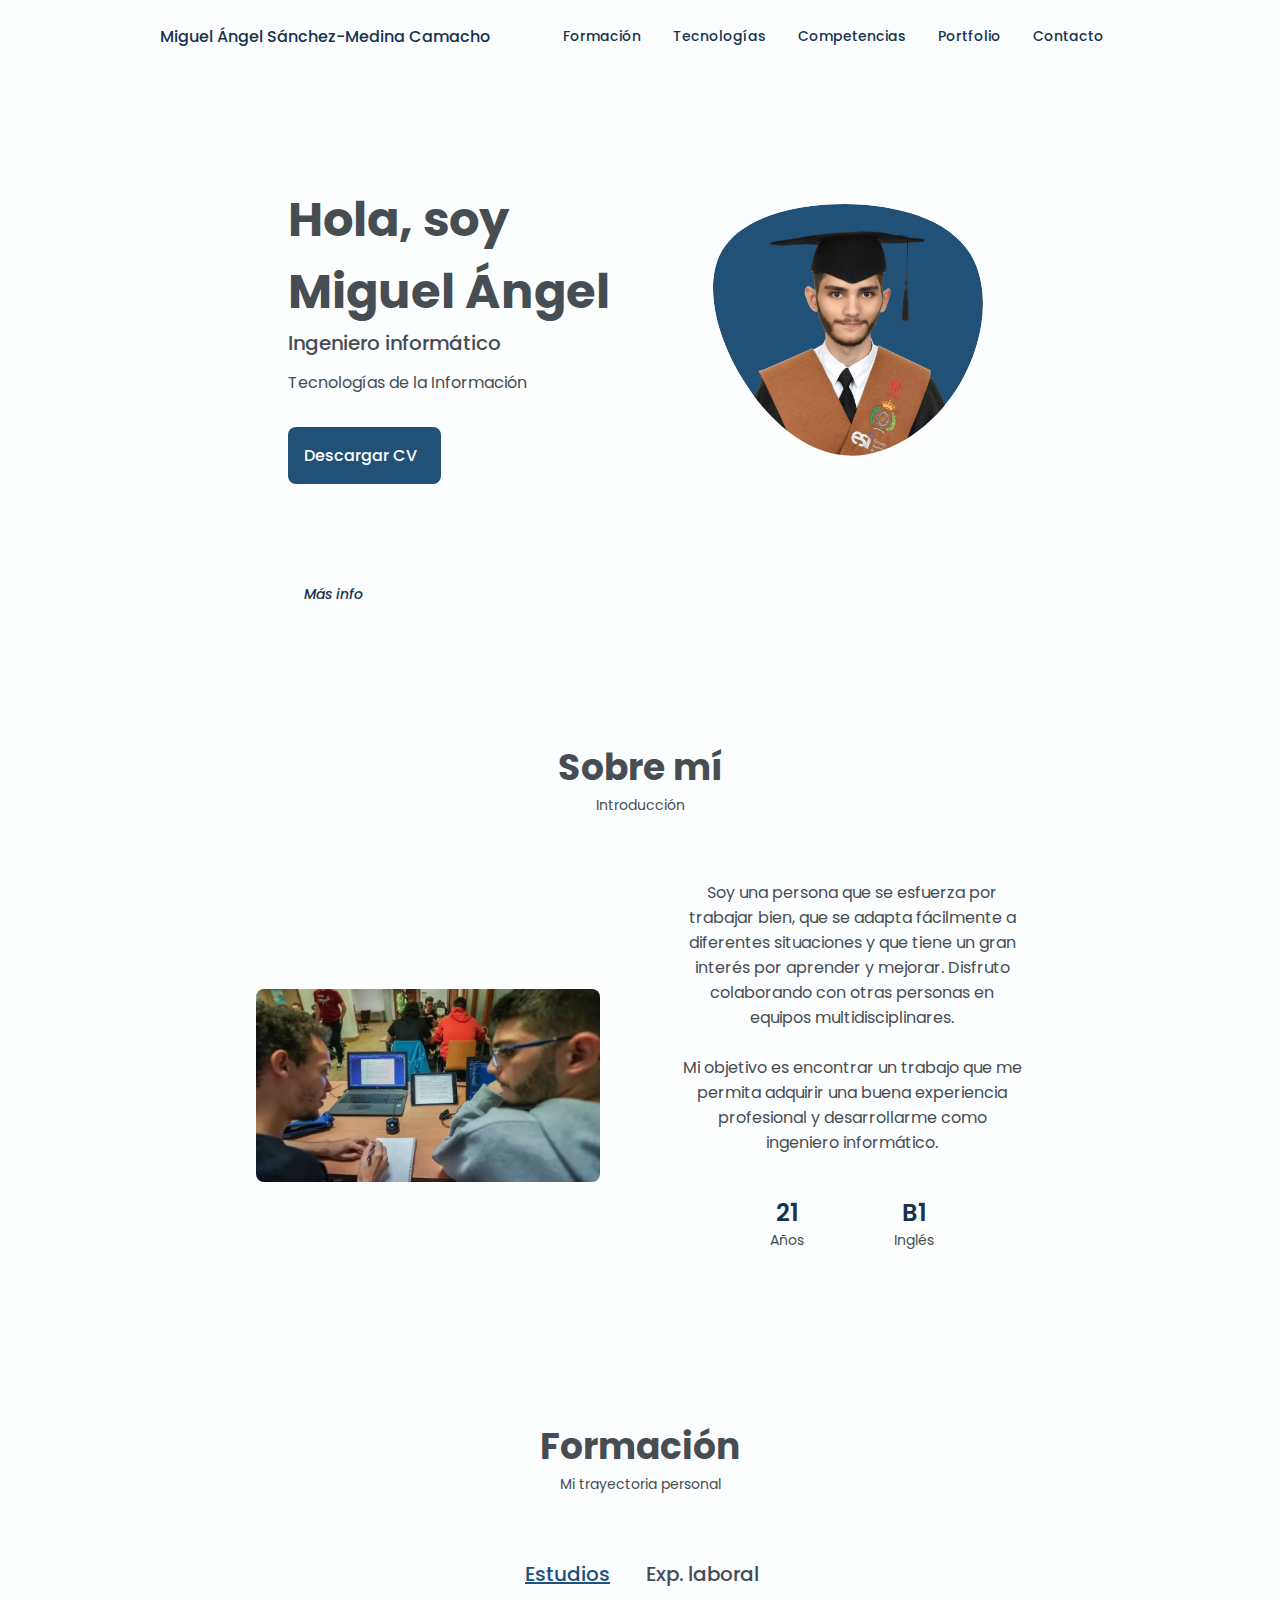
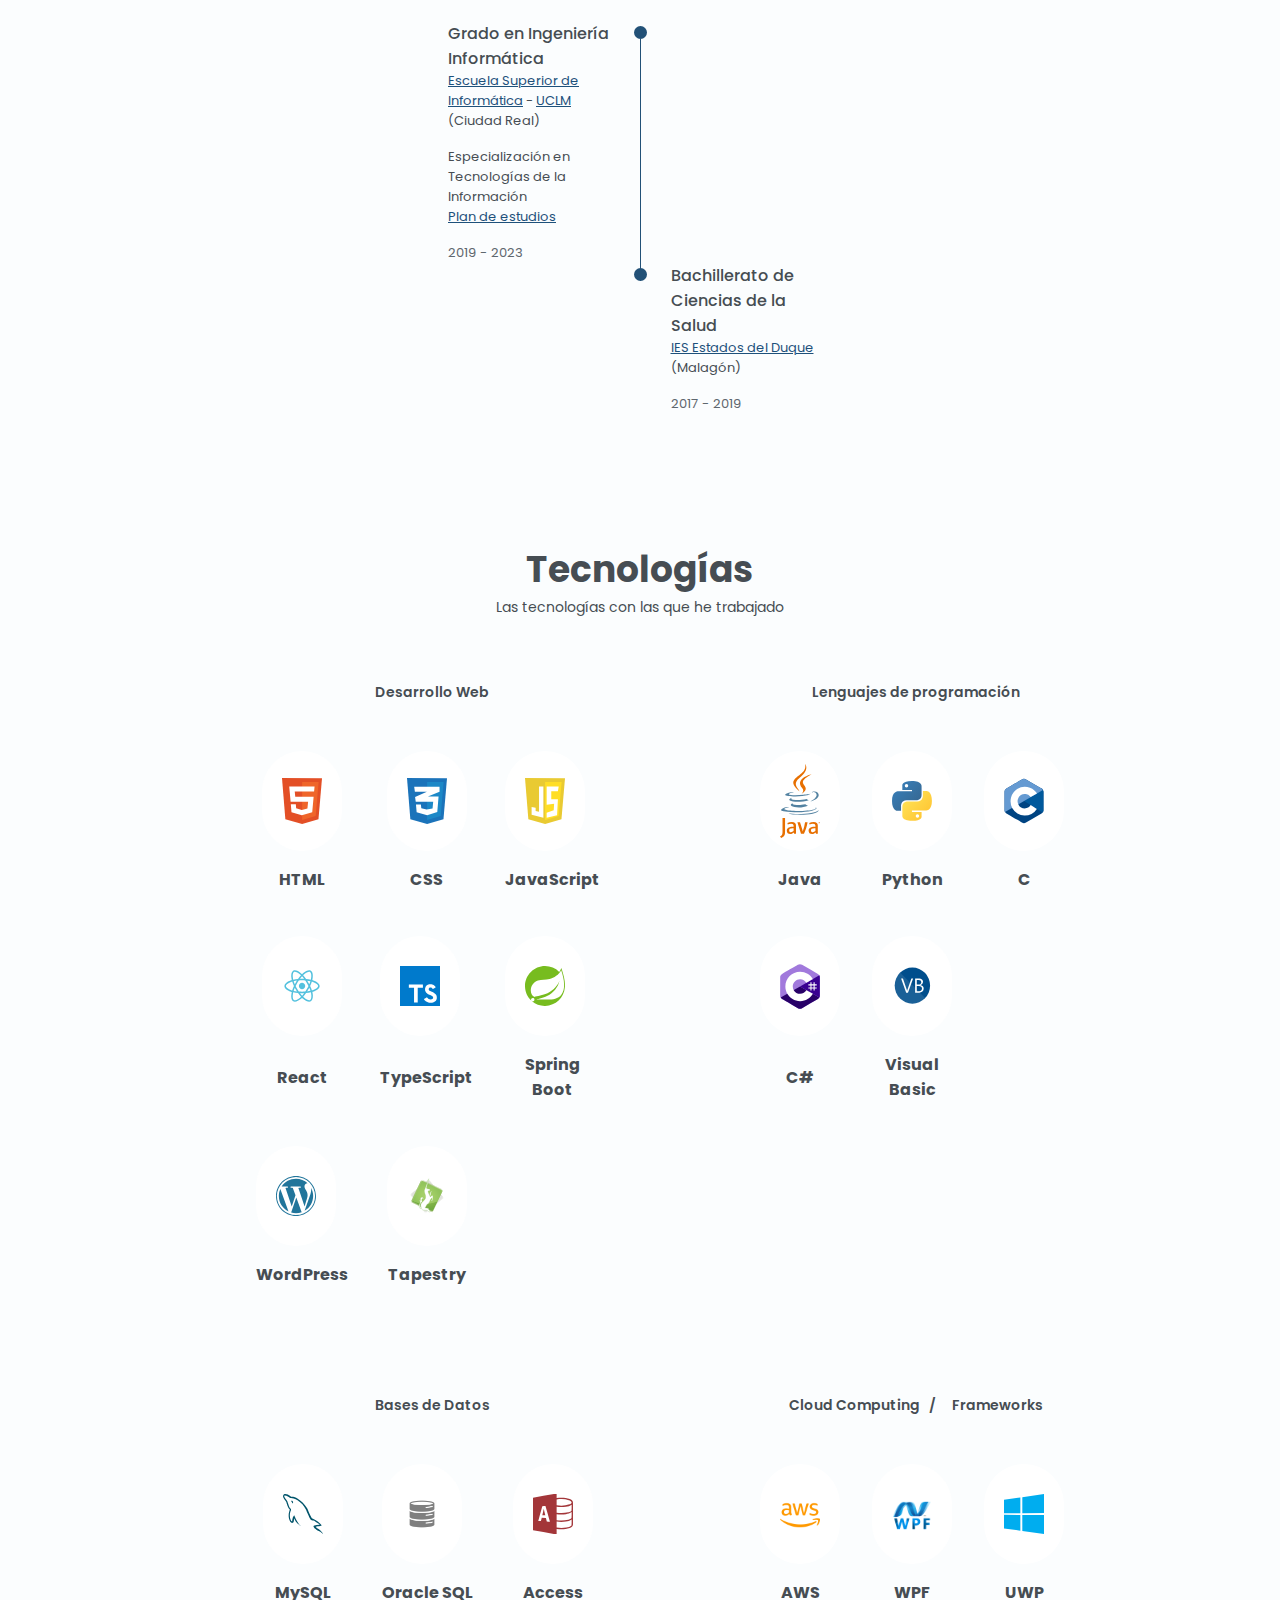
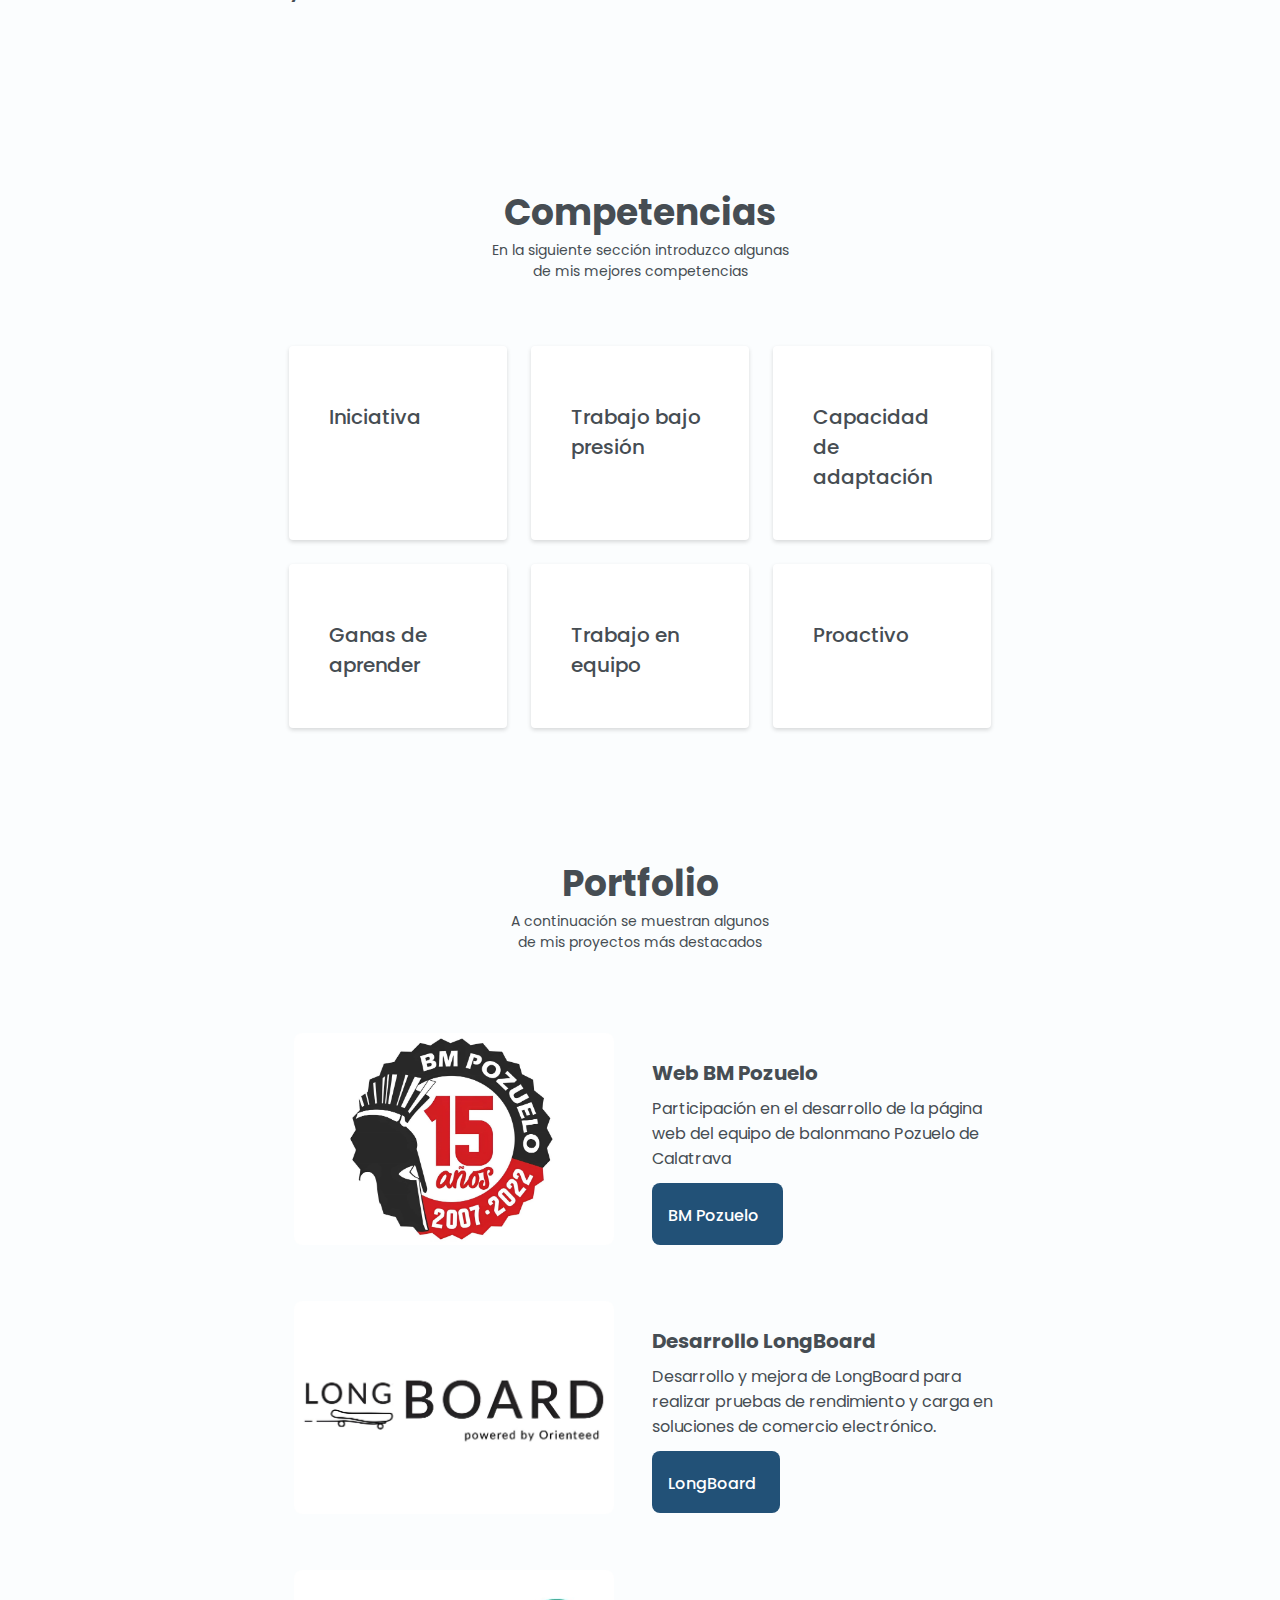
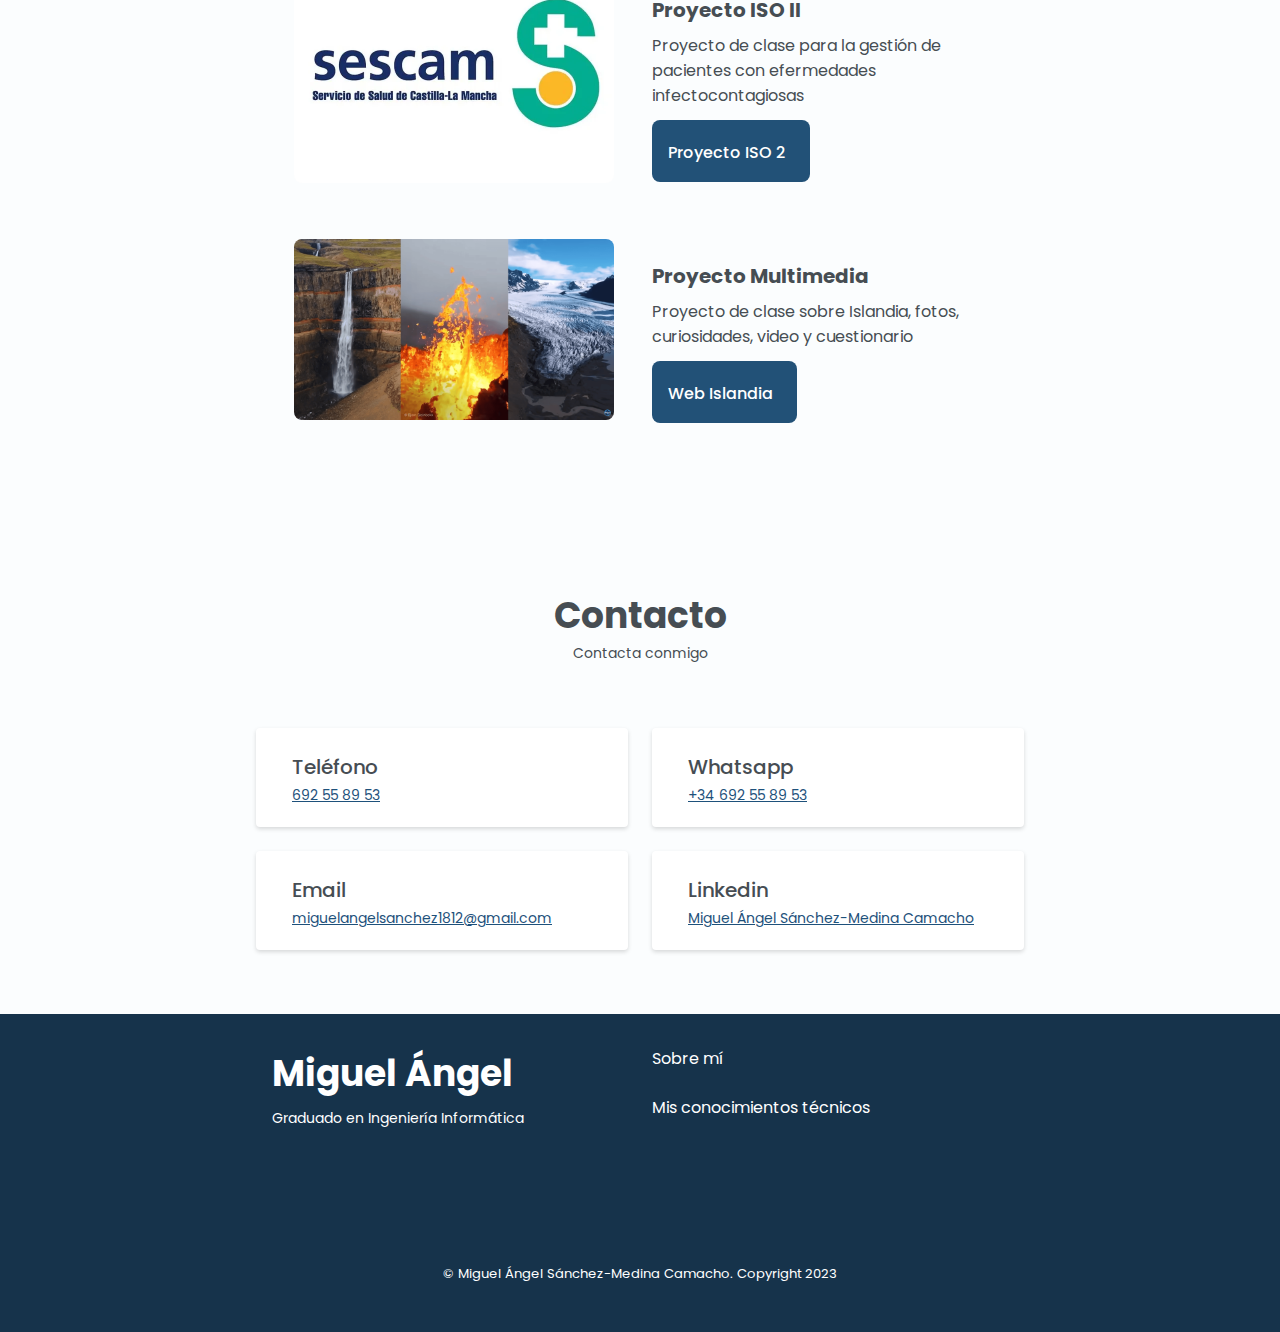
==== commit 404e14c9: "Actualización 31/10/2023" ====
--- a/index.html
+++ b/index.html
@@ -1,36 +1,37 @@
 <!DOCTYPE html>
 <html lang="en">
+
 <head>
-        <!-- Google tag (gtag.js) -->
-<script async src="https://www.googletagmanager.com/gtag/js?id=G-TRK34J69P5"></script>
-<script>
-  window.dataLayer = window.dataLayer || [];
-  function gtag(){dataLayer.push(arguments);}
-  gtag('js', new Date());
-
-  gtag('config', 'G-TRK34J69P5');
-</script>
+    <!-- Google tag (gtag.js) -->
+    <script async src="https://www.googletagmanager.com/gtag/js?id=G-TRK34J69P5"></script>
+    <script>
+        window.dataLayer = window.dataLayer || [];
+        function gtag() { dataLayer.push(arguments); }
+        gtag('js', new Date());
+
+        gtag('config', 'G-TRK34J69P5');
+    </script>
     <meta charset="UTF-8">
     <meta http-equiv="X-UA-Compatible" content="IE=edge">
     <meta name="viewport" content="width=device-width, initial-scale=1.0">
-    <meta name="description" content="Bienvenido a mi página web personal.Soy Miguel Ángel Sánchez-Medina Camacho, estudiante de Ingeniería Informática. En mi página personal puede encontrar más datos acerca de mi formación,
-                                      tecnologías conocidas, competencias, acceder a mi currículum vitae y encontrar diversas formas de contactarme.">
+    <meta name="description"
+        content="Soy Miguel Ángel Sánchez-Medina, graduado en Ingeniería Informática. En mi página personal podrás encontrar más datos acerca de mi formación, tecnologías conocidas, competencias y diversas formas de contactarme.">
     <link rel="stylesheet" href="css/styles.css">
-    <title>Miguel Ángel Sánchez-Medina Camacho - Ingeniero Informático</title>
-    <link rel = "icon" href ="img/code.webp" type = "image/x-icon">
-    
+    <title>Miguel Ángel Sánchez-Medina Camacho</title>
+    <link rel="icon" href="img/code.webp" type="image/x-icon">
+
 </head>
+
 <body>
-    <link rel="stylesheet" href="https://unicons.iconscout.com/release/v3.0.1/css/line.css">
     <header class="header" id="header">
         <nav class="nav container">
             <a href="#" title="Volver al inicio" class="nav__logo"><span>Miguel Ángel Sánchez-Medina Camacho</span></a>
             <div class="nav__menu" id="nav-menu">
-               <ul class="nav__list grid">
-                <li class="nav__item_especial">
-                    <a href="#home" class="nav__link" title="volver al menú"></a>
-                </li>
-                
+                <ul class="nav__list grid">
+                    <li class="nav__item_especial">
+                        <a href="#home" class="nav__link" title="volver al menú"></a>
+                    </li>
+
                     <li class="nav__item">
                         <a href="#about" class="nav__link" title="Sobre mí">
                             <i class="uil uil-user nav__icon"></i> <span>Sobre mí</span>
@@ -77,169 +78,212 @@
 
     <main class="main">
         <section class="home section" id="home">
-        <div class="home__container container grid">
-            <div class="home__content grid">
-                <div class="home__social">
-                    <a href="https://www.linkedin.com/in/miguel-%C3%A1ngel-s%C3%A1nchez-medina-camacho-109ab4257/" title="Visita mi linkedin" target="_blank" class="home__social-icon">
-                        <i class="uil uil-linkedin"></i>
-                    </a>
-                    
-                    <a href="mailto:MiguelAngel.sanchez17@alu.uclm.es" title="Escríbeme un email" target="_blank" class="home__social-icon">
-                        <i class="uil uil-envelope-alt"></i>
-                    </a>
-
-                    <a href="https://github.com/Miguel-Angel-Sanchez" title="Visita mi GitHub" target="_blank" class="home__social-icon">
-                        <i class="uil uil-github"></i>
-                    </a>
-                </div>
-
-                <div class="home__img">
-                    <svg class="home__blob" viewBox="0 0 200 187" xmlns="http://www.w3.org/2000/svg" xmlns:xlink="http://www.w3.org/1999/xlink">
-                        <mask id="mask0" mask-type="alpha">
-                            <path d="M190.312 36.4879C206.582 62.1187 201.309 102.826 182.328 134.186C163.346 165.547 
+            <div class="home__container container grid">
+                <div class="home__content grid">
+                    <div class="home__social">
+                        <a href="https://www.linkedin.com/in/miguel-%C3%A1ngel-s%C3%A1nchez-medina-camacho-109ab4257/"
+                            title="Visita mi linkedin" target="_blank" class="home__social-icon">
+                            <i class="uil uil-linkedin"></i>
+                        </a>
+
+                        <a href="mailto:miguelangelsanchez1812@gmail.com" title="Escríbeme un email" target="_blank"
+                            class="home__social-icon">
+                            <i class="uil uil-envelope-alt"></i>
+                        </a>
+
+                        <a href="https://github.com/Miguel-Angel-Sanchez" title="Visita mi GitHub" target="_blank"
+                            class="home__social-icon">
+                            <i class="uil uil-github"></i>
+                        </a>
+                    </div>
+
+                    <div class="home__img">
+                        <svg class="home__blob" viewBox="0 0 200 187" xmlns="http://www.w3.org/2000/svg"
+                            xmlns:xlink="http://www.w3.org/1999/xlink">
+                            <mask id="mask0" mask-type="alpha">
+                                <path d="M190.312 36.4879C206.582 62.1187 201.309 102.826 182.328 134.186C163.346 165.547 
                             130.807 187.559 100.226 186.353C69.6454 185.297 41.0228 161.023 21.7403 129.362C2.45775 
                             97.8511 -7.48481 59.1033 6.67581 34.5279C20.9871 10.1032 59.7028 -0.149132 97.9666 
-                            0.00163737C136.23 0.303176 174.193 10.857 190.312 36.4879Z"/>
-                        </mask>
-                        <g mask="url(#mask0)">
-                            <path d="M190.312 36.4879C206.582 62.1187 201.309 102.826 182.328 134.186C163.346 
+                            0.00163737C136.23 0.303176 174.193 10.857 190.312 36.4879Z" />
+                            </mask>
+                            <g mask="url(#mask0)">
+                                <path d="M190.312 36.4879C206.582 62.1187 201.309 102.826 182.328 134.186C163.346 
                             165.547 130.807 187.559 100.226 186.353C69.6454 185.297 41.0228 161.023 21.7403 
                             129.362C2.45775 97.8511 -7.48481 59.1033 6.67581 34.5279C20.9871 10.1032 59.7028 
-                            -0.149132 97.9666 0.00163737C136.23 0.303176 174.193 10.857 190.312 36.4879Z"/>
-                            <image class="home__blob-img" x="12" y="18" xlink:href="./img/perfil.webp"/>
-                        </g>
-                    </svg>
-                    
-                </div>
-<!-- DESCRIPCIÓN E INTRODUCCIÓN-->
-                <div class="home__data">
-                    <h1 class="home__title">Hola, soy Miguel Ángel</h1>
-                    <h2 class="home__subtitle">Ingeniero informático</h2>
-                    <p class="home__description">Tecnologías de la Información</p>
-                    <a download="" href="./pdf/CV-Miguel-Ángel.pdf" class="button button--flex">
-                        Descargar CV<i class="uil uil-download-alt button__icon"></i>
+                            -0.149132 97.9666 0.00163737C136.23 0.303176 174.193 10.857 190.312 36.4879Z" />
+                                <image class="home__blob-img" x="12" y="18"
+                                    xlink:href="./img/sanchez-medina-nobackground_2.png" />
+                            </g>
+                        </svg>
+
+                    </div>
+                    <!-- DESCRIPCIÓN E INTRODUCCIÓN-->
+                    <div class="home__data">
+                        <h1 class="home__title">Hola, soy Miguel Ángel</h1>
+                        <h2 class="home__subtitle">Ingeniero informático</h2>
+                        <p class="home__description">Tecnologías de la Información</p>
+                        <a download="" href="./pdf/CV-Miguel-Ángel.pdf" class="button button--flex">
+                            Descargar CV<i class="uil uil-download-alt button__icon"></i>
+                        </a>
+                    </div>
+                </div>
+                <div class="home__scroll">
+                    <a href="#about" class="home__scroll-button button--flex">
+                        <i class="uil uil-mouse-alt home__scroll-mouse">
+                            <span class="home__scroll-name"> Más info </span>
+                            <i class="uil uil-arrow-down home__scroll-arrow"></i>
+                        </i>
                     </a>
                 </div>
             </div>
-            <div class="home__scroll">
-                <a href="#about" class="home__scroll-button button--flex">
-                    <i class="uil uil-mouse-alt home__scroll-mouse">
-                        <span class="home__scroll-name"> Más info </span>
-                        <i class="uil uil-arrow-down home__scroll-arrow"></i>
-                    </i>
-                </a>
-            </div>
-        </div>
-    </section>
-<!-- ACERCA DE MÍ -->
-    <section class="about section" id="about">
-        <h2 class="section_title">Sobre mí</h2>
-        <span class="section_subtitle">Introducción</span>
-        <div class="about__container container grid">
-            <img data-src="./img/about_2.webp" alt="" class="about__img lazyLoad">
-            <div class="about__data">
-                <p class="about__description">Me considero una persona trabajadora, con buena capacidad de adaptación y ganas de aprender y evolucionar.
-                   Me gusta en trabajar en equipos con múltiples personas. <br><br>Busco un trabajo con el que pueda obtener una buena experiencia laboral y pueda crecer como ingeniero informático.
-                </p>
-                
-            
-                <div class="about__info">
-
-                   <div>
-                        <span class="about__info-title"> 21 </span>
-                        <span class="about__info-name"> años</span>
-                    </div>
-                </div>
-            </div>
-        </div>
-    </section>
-
-    
-<!-- EDUCACION-->
-<section class="qualification section" id="qualifications">
-    <h2 class="section_title"> Formación </h2>
-    <span class="section_subtitle">Mi trayectoria personal</span>
-    <div class="qualification__container container">
-        <div class="qualification__tabs">
-            <div class="qualification__button button--flex qualification__active" data-target="#education">
-                <i class="uil uil-graduation-cap qualification__icon"></i> Estudios
-            </div>
-            <div class="qualification__button button--flex" data-target="#work">
-                <i class="uil uil-bag qualification__icon" ></i> Exp. laboral
-            </div>
-        </div>
-
-        
-
-        <div class="qualification__sections">
-            <div class="qualification__content qualification__active" data-content id="education">
-
-                
-                <div class="qualification__data">
-                    <div>
-                        <h3 class="qualification__title">Grado en Ingeniería Informática </h3>
-                        <span class="qualification__subtitle"><a href="https://esi.uclm.es/" target="_blank" class="enlace-esi">Escuela Superior de Informática</a> - <a class="enlace-esi" target="_blank" href="https://www.uclm.es">UCLM</a> (Ciudad Real)</span>
-                        <div class="qualification__calendar">
-                            <i class="uil uil-calendar-alt"></i> 2019 - Presente
-                        </div>
-                </div>
-
-                    <div>
-                        <span class="qualification__rounder"></span>
-                        <span class="qualification__line"></span>
-                    </div>
-               </div>
-
-
-                <div class="qualification__data">
-                    <div></div>
-                    <div>
-                        <span class="qualification__rounder"></span>
-                    
-                    </div>
-                    <div>
-                        <h3 class="qualification__title">Bachillerato de Ciencias de la Salud</h3>
-                        <span class="qualification__subtitle"><a href="http://ies-estadosdelduque.centros.castillalamancha.es/" target="_blank" class="enlace-esi">IES Estados del Duque</a> - Malagón</span>
-                        <div class="qualification__calendar">
-                            <i class="uil uil-calendar-alt"></i> 2017 - 2019
-                        </div>
-                    </div>
-                </div>
-
-
-               </div> 
-
-
-            
-            <div class="qualification__content" data-content id="work">
-                
-                <div class="qualification__data">                       
-                    <div>
-                    <h3 class="qualification__title">Becario UEM</h3>
-                    <span class="qualification__subtitle"><a href="https://www.uclm.es/ciudad-real/medicina" target="_blank" class="enlace-esi">Facultad de Medicina</a> <br>- <a class="enlace-esi" target="_blank" href="https://www.uclm.es">  UCLM</a> (Ciudad Real)</span>
-                    <span class="qualification__subtitle">Apoyo informático a la Unidad de Educación Médica con mantenimiento de aplicación Web.</span> 
-                    <div class="qualification__calendar">
-                        <i class="uil uil-calendar-alt"></i> Febrero 2022 - Septiembre 2022
-                    </div>
-                </div>
-
-                    <div>
-                        <span class="qualification__rounder"></span>
-                       <!-- <span class="qualification__line"></span>-->
-                    </div>
-               </div>
-            </div>
-            </div>
-        </div>
-    </div>
-</section>
-
-<!-- HABILIDADES -->
-    <section class="skills section" id="skills">
-        <h2 class="section_title">Tecnologías</h2>
-        <span class="section_subtitle">Las tecnologías con las que he trabajado</span>
+        </section>
+        <!-- ACERCA DE MÍ -->
+        <section class="about section" id="about">
+            <h2 class="section_title">Sobre mí</h2>
+            <span class="section_subtitle">Introducción</span>
+            <div class="about__container container grid">
+                <img src="./img/about_2.webp" alt="" class="about__img ">
+                <div class="about__data">
+                    <p class="about__description">Soy una persona que se esfuerza por trabajar bien, que se adapta
+                        fácilmente a diferentes situaciones y que tiene un gran interés por aprender y mejorar. Disfruto
+                        colaborando con otras personas en equipos multidisciplinares.
+
+                        <br><br> Mi objetivo es encontrar un trabajo que me permita adquirir una buena experiencia
+                        profesional y desarrollarme como ingeniero informático.
+                    </p>
+
+
+                    <div class="about__info">
+
+                        <div>
+                            <span class="about__info-title"> 21 </span>
+                            <span class="about__info-name"> Años</span>
+                        </div>
+                        <div>
+                            <span class="about__info-title">B1</span>
+                            <span class="about__info-name">Inglés</span>
+                        </div>
+
+                    </div>
+                </div>
+            </div>
+        </section>
+
+
+        <!-- EDUCACION-->
+        <section class="qualification section" id="qualifications">
+            <h2 class="section_title"> Formación </h2>
+            <span class="section_subtitle">Mi trayectoria personal</span>
+            <div class="qualification__container container">
+                <div class="qualification__tabs">
+                    <div class="qualification__button button--flex qualification__active" data-target="#education">
+                        <i class="uil uil-graduation-cap qualification__icon"></i> Estudios
+                    </div>
+                    <div class="qualification__button button--flex" data-target="#work">
+                        <i class="uil uil-bag qualification__icon"></i> Exp. laboral
+                    </div>
+                </div>
+
+
+
+                <div class="qualification__sections">
+                    <div class="qualification__content qualification__active" data-content id="education">
+
+
+                        <div class="qualification__data">
+                            <div>
+                                <h3 class="qualification__title">Grado en Ingeniería Informática </h3>
+                                <span class="qualification__subtitle"><a href="https://esi.uclm.es/" target="_blank"
+                                        class="enlace-esi">Escuela Superior de Informática</a> - <a class="enlace-esi"
+                                        target="_blank" href="https://www.uclm.es">UCLM</a> (Ciudad Real)</span>
+                                <span class="qualification__subtitle">Especialización en Tecnologías de la Información <br><a
+                                        href="https://esi.uclm.es/index.php/grado-en-ingenieria-informatica/plan-de-estudios/"
+                                        target="_blank" class="enlace-esi">Plan de estudios</a></span>
+                                <div class="qualification__calendar">
+                                    <i class="uil uil-calendar-alt"></i> 2019 - 2023
+                                </div>
+                            </div>
+
+                            <div>
+                                <span class="qualification__rounder"></span>
+                                <span class="qualification__line"></span>
+                            </div>
+                        </div>
+
+
+                        <div class="qualification__data">
+                            <div></div>
+                            <div>
+                                <span class="qualification__rounder"></span>
+
+                            </div>
+                            <div>
+                                <h3 class="qualification__title">Bachillerato de Ciencias de la Salud</h3>
+                                <span class="qualification__subtitle"><a
+                                        href="http://ies-estadosdelduque.centros.castillalamancha.es/" target="_blank"
+                                        class="enlace-esi">IES Estados del Duque</a> (Malagón)</span>
+                                <div class="qualification__calendar">
+                                    <i class="uil uil-calendar-alt"></i> 2017 - 2019
+                                </div>
+                            </div>
+                        </div>
+
+
+                    </div>
+
+                    <div class="qualification__content" data-content id="work">
+
+                        <div class="qualification__data">
+                            <div>
+                                <h3 class="qualification__title">QA Developer</h3>
+                                <span class="qualification__subtitle"><a href="https://orienteed.com/es/"
+                                        target="_blank" class="enlace-esi">Orienteed SLU</a> <br> (A Coruña)</span>
+                                <span class="qualification__subtitle">Desarrollo y mejora de un sistema en <a
+                                        href="https://aws.amazon.com/es/" target="_blank" class="enlace-esi">AWS</a>
+                                    para pruebas de rendimiento y carga en comercio electrónico.</span>
+                                <div class="qualification__calendar">
+                                    <i class="uil uil-calendar-alt"></i> Feb. 2023 - Act.
+                                </div>
+                            </div>
+
+                            <div>
+                                <span class="qualification__rounder"></span>
+                                <span class="qualification__line"></span>
+                            </div>
+                        </div>
+
+
+                        <div class="qualification__data">
+                            <div></div>
+                            <div>
+                                <span class="qualification__rounder"></span>
+
+                            </div>
+                            <div>
+                                <h3 class="qualification__title">Becario UEM</h3>
+                                <span class="qualification__subtitle"><a href="https://www.uclm.es/ciudad-real/medicina"
+                                        target="_blank" class="enlace-esi">Facultad de Medicina</a> <br>- <a
+                                        class="enlace-esi" target="_blank" href="https://www.uclm.es"> UCLM</a> (Ciudad
+                                    Real)</span>
+                                <span class="qualification__subtitle">Apoyo informático a la Unidad de Educación Médica
+                                    y mantenimiento de aplicación Web.</span>
+                                <div class="qualification__calendar">
+                                    <i class="uil uil-calendar-alt"></i> Feb. 2022 - Sep. 2022
+                                </div>
+                            </div>
+                        </div>
+                    </div>
+                </div>
+            </div>
+            </div>
+        </section>
+
+        <!-- HABILIDADES -->
+        <section class="skills section" id="skills">
+            <h2 class="section_title">Tecnologías</h2>
+            <span class="section_subtitle">Las tecnologías con las que he trabajado</span>
             <div class="skills__container container grid section__border">
-<!-- HABILIDAD 1-->
+                <!-- HABILIDAD 1-->
                 <div class="skills__content">
                     <h3 class="skills__title">
                         <i class="uil uil-brackets-curly"></i> Desarrollo Web
@@ -247,7 +291,7 @@
                     <div class="skills__info">
                         <div class="skills__data">
                             <div class="skills__blob">
-                                <img data-src="img/svg/html-1.svg" alt="skills image" class="lazyLoad">
+                                <img src="img/svg/html-1.svg" alt="skills image">
                             </div>
 
                             <h3 class="skills__name">HTML</h3>
@@ -255,35 +299,59 @@
                         </div>
                         <div class="skills__data">
                             <div class="skills__blob">
-                                <img data-src="img/svg/css-3.svg" alt="skills image" class="lazyLoad">
+                                <img src="img/svg/css-3.svg" alt="skills image">
                             </div>
 
                             <h3 class="skills__name">CSS</h3>
                         </div>
                         <div class="skills__data">
                             <div class="skills__blob">
-                                <img data-src="img/svg/javascript-1.svg" alt="skills image" class="lazyLoad">
+                                <img src="img/svg/javascript-1.svg" alt="skills image">
                             </div>
 
                             <h3 class="skills__name">JavaScript</h3>
                         </div>
-                        <div class="skills__data">
-                            <div class="skills__blob">
-                                <img data-src="img/svg/apache-tapestry-icon-dark.svg" alt="skills image" class="lazyLoad">
+
+                        <div class="skills__data">
+                            <div class="skills__blob">
+                                <img src="img/svg/react-seeklogo.com.svg" alt="skills image">
+                            </div>
+                            <h3 class="skills__name">React</h3>
+                        </div>
+
+                        <div class="skills__data">
+                            <div class="skills__blob">
+                                <img src="img/svg/typescript-seeklogo.com.svg" alt="skills image">
+                            </div>
+                            <h3 class="skills__name">TypeScript</h3>
+                        </div>
+
+                        <div class="skills__data">
+                            <div class="skills__blob">
+                                <img src="img/svg/spring-3.svg" alt="skills image">
+                            </div>
+                            <h3 class="skills__name">Spring Boot</h3>
+                        </div>
+                        <div class="skills__data">
+                            <div class="skills__blob">
+                                <img src="img/svg/WordPress-logo.svg" alt="skills image">
+                            </div>
+
+                            <h3 class="skills__name">WordPress</h3>
+                        </div>
+                        <div class="skills__data">
+                            <div class="skills__blob">
+                                <img src="img/svg/apache-tapestry-icon-dark.svg" alt="skills image">
                             </div>
 
                             <h3 class="skills__name">Tapestry</h3>
                         </div>
-                        <div class="skills__data">
-                            <div class="skills__blob">
-                                <img data-src="img/svg/spring-3.svg" alt="skills image" class="lazyLoad">
-                            </div>
-                            <h3 class="skills__name">Spring</h3>
-                        </div>
-                        
-            </div>
-                </div>
-<!-- HABILIDAD 2-->
+
+
+
+                    </div>
+                </div>
+                <!-- HABILIDAD 2-->
                 <div class="skills__content">
                     <h3 class="skills__title">
                         <i class="uil uil-database"></i> Lenguajes de programación
@@ -291,35 +359,35 @@
                     <div class="skills__info">
                         <div class="skills__data">
                             <div class="skills__blob">
-                                <img data-src="img/svg/java-4.svg" alt="skills image" class="lazyLoad">
+                                <img src="img/svg/java-4.svg" alt="skills image">
                             </div>
 
                             <h3 class="skills__name">Java</h3>
                         </div>
                         <div class="skills__data">
                             <div class="skills__blob">
-                                <img data-src="img/svg/python-5.svg" alt="skills image" class="lazyLoad">
+                                <img src="img/svg/python-5.svg" alt="skills image">
                             </div>
 
                             <h3 class="skills__name">Python</h3>
                         </div>
                         <div class="skills__data">
                             <div class="skills__blob">
-                                <img data-src="img/svg/c-1.svg" alt="skills image" class="lazyLoad">
+                                <img src="img/svg/c-1.svg" alt="skills image">
                             </div>
 
                             <h3 class="skills__name">C</h3>
                         </div>
                         <div class="skills__data">
                             <div class="skills__blob">
-                                <img data-src="img/svg/c--4.svg" alt="skills image" class="lazyLoad">
+                                <img src="img/svg/c--4.svg" alt="skills image">
                             </div>
 
                             <h3 class="skills__name">C#</h3>
                         </div>
                         <div class="skills__data">
                             <div class="skills__blob">
-                                <img data-src="img/svg/vbnet-1.svg" alt="skills image" class="lazyLoad">
+                                <img src="img/svg/vbnet-1.svg" alt="skills image">
                             </div>
 
                             <h3 class="skills__name">Visual Basic</h3>
@@ -328,111 +396,148 @@
                 </div>
 
 
-<!-- HABILIDAD 3-->
-            <div class="skills__content">
-                <h3 class="skills__title">
-                    <i class="uil uil-database"></i> Bases de Datos
-                </h3>
-                <div class="skills__info">
-                    <div class="skills__data">
-                        <div class="skills__blob">
-                            <img data-src="img/svg/mysql-6.svg" alt="skills image" class="lazyLoad">
-                        </div>
-
-                        <h3 class="skills__name">MySQL</h3>
-                    </div>
-
-                    <div class="skills__data">
-                        <div class="skills__blob">
-                            <img data-src="img/svg/oracle-icon-png-2.webp" alt="skills image" class="lazyLoad">
-                        </div>  
-
-                        <h3 class="skills__name">Oracle SQL</h3>
-                    </div>
-
-                    <div class="skills__data">
-                        <div class="skills__blob">
-                            <img data-src="img/svg/microsoft-access-2013.svg" alt="skills image" class="lazyLoad">
-                        </div>  
-
-                        <h3 class="skills__name">Access</h3>
-                    </div>
-
-
-            </div>
-
-        </div>
-
-        <!-- HABILIDAD 4-->
-        <div class="skills__content">
-            <h3 class="skills__title">
-                <i class="uil uil-database"></i> Frameworks
-            </h3>
-            <div class="skills__info">
-                <div class="skills__data">
-                    <div class="skills__blob">
-                        <img src="img/svg/wpf-logo-175.webp" alt="skills image">
-                    </div>
-
-                    <h3 class="skills__name">WPF</h3>
-                </div>
-
-                <div class="skills__data">
-                    <div class="skills__blob">
-                        <img src="img/svg/microsoft-windows-22-1.svg" alt="skills image">
-                    </div>  
-
-                    <h3 class="skills__name">UWP</h3>
-                </div>
-
-        </div>
-
-    </div>
-    </section>
-
-    <section class="services section" id="services">
-        <h2 class="section_title">Competencias</h2>
-        <span class="section_subtitle">A continuación introduzco algunas <br> de mis mejores competencias</span>
-        <div class="services__container container grid">
-            <div class="services__content">
-                <i class="uil uil-lightbulb-alt services__icon"></i>
-                <h3 class="services__title">Iniciativa</h3>
-            </div>
-            <div class="services__content">
-                <i class="uil uil-compress-arrows services__icon"></i>
-                <h3 class="services__title">Trabajo bajo presión</h3>
-            </div>
-            <div class="services__content">
-                <i class="uil uil-process services__icon"></i>
-                <h3 class="services__title">Capacidad de adaptación</h3>
-            </div>
-            <div class="services__content">
-                <i class="uil uil-brain services__icon"></i>
-                <h3 class="services__title">Ganas de aprender</h3>
-            </div>
-            <div class="services__content">
-                <i class="uil uil-users-alt services__icon"></i>
-                <h3 class="services__title">Trabajo en equipo</h3>
-            </div>
-            <div class="services__content">
-                <i class="uil uil-user-exclamation services__icon"></i>
-                <h3 class="services__title">Proactivo</h3>
-            </div>
-        </div>
-        
-    </section>
-
-    <section class="portfolio section" id="portfolio">
-        <h2 class="section_title">Portfolio</h2>
-        <span class="section_subtitle">A continuación se muestran algunos<br> de mis repositorios más recientes</span>
-        <div class="portfolio__container container swiper-container">
-          <!-- <div class="swiper-wrapper">--> 
+                <!-- HABILIDAD 3-->
+                <div class="skills__content">
+                    <h3 class="skills__title">
+                        <i class="uil uil-database"></i> Bases de Datos
+                    </h3>
+                    <div class="skills__info">
+                        <div class="skills__data">
+                            <div class="skills__blob">
+                                <img src="img/svg/mysql-6.svg" alt="skills image">
+                            </div>
+
+                            <h3 class="skills__name">MySQL</h3>
+                        </div>
+
+                        <div class="skills__data">
+                            <div class="skills__blob">
+                                <img src="img/svg/oracle-icon-png-2.webp" alt="skills image">
+                            </div>
+
+                            <h3 class="skills__name">Oracle SQL</h3>
+                        </div>
+
+                        <div class="skills__data">
+                            <div class="skills__blob">
+                                <img src="img/svg/microsoft-access-2013.svg" alt="skills image">
+                            </div>
+
+                            <h3 class="skills__name">Access</h3>
+                        </div>
+
+
+                    </div>
+
+                </div>
+
+                <!-- HABILIDAD 4-->
+                <div class="skills__content">
+                    <h3 class="skills__title">
+                        <i class="uil uil-cloud"></i> Cloud Computing &nbsp; / <i class="uil uil-database"></i>
+                        Frameworks
+                    </h3>
+                    <div class="skills__info">
+                        <div class="skills__data">
+                            <div class="skills__blob">
+                                <img src="img/aws-logo.png" alt="skills image">
+                            </div>
+
+                            <h3 class="skills__name">AWS</h3>
+                        </div>
+                        <div class="skills__data">
+                            <div class="skills__blob">
+                                <img src="img/svg/wpf-logo-175.webp" alt="skills image">
+                            </div>
+
+                            <h3 class="skills__name">WPF</h3>
+                        </div>
+
+                        <div class="skills__data">
+                            <div class="skills__blob">
+                                <img src="img/svg/microsoft-windows-22-1.svg" alt="skills image">
+                            </div>
+
+                            <h3 class="skills__name">UWP</h3>
+                        </div>
+
+                    </div>
+
+                </div>
+        </section>
+
+        <section class="services section" id="services">
+            <h2 class="section_title">Competencias</h2>
+            <span class="section_subtitle">En la siguiente sección introduzco algunas <br> de mis mejores competencias</span>
+            <div class="services__container container grid">
+                <div class="services__content">
+                    <i class="uil uil-lightbulb-alt services__icon"></i>
+                    <h3 class="services__title">Iniciativa</h3>
+                </div>
+                <div class="services__content">
+                    <i class="uil uil-compress-arrows services__icon"></i>
+                    <h3 class="services__title">Trabajo bajo presión</h3>
+                </div>
+                <div class="services__content">
+                    <i class="uil uil-process services__icon"></i>
+                    <h3 class="services__title">Capacidad de adaptación</h3>
+                </div>
+                <div class="services__content">
+                    <i class="uil uil-brain services__icon"></i>
+                    <h3 class="services__title">Ganas de aprender</h3>
+                </div>
+                <div class="services__content">
+                    <i class="uil uil-users-alt services__icon"></i>
+                    <h3 class="services__title">Trabajo en equipo</h3>
+                </div>
+                <div class="services__content">
+                    <i class="uil uil-user-exclamation services__icon"></i>
+                    <h3 class="services__title">Proactivo</h3>
+                </div>
+            </div>
+
+        </section>
+
+        <section class="portfolio section" id="portfolio">
+            <h2 class="section_title">Portfolio</h2>
+            <span class="section_subtitle">A continuación se muestran algunos<br> de mis proyectos más destacados</span>
+            <div class="portfolio__container container swiper-container">
                 <div class="portfolio__content grid swiper-slide">
-                    <img data-src="img/svg/images.webp" alt="ISO2" class="portfolio__img lazyLoad">
+                    <img src="img/balonmano_pozuelo.jpg" alt="ISO2" class="portfolio__img ">
+                    <div class="portfolio__data">
+                        <h3 class="portfolio__title">Web BM Pozuelo</h3>
+                        <p class="portfolio__description">Participación en el desarrollo de la página web del equipo de
+                            balonmano Pozuelo de Calatrava</p>
+                        <a href="https://balonmanopozuelocva.com/acerca-de-esta-web/" target="_blank"
+                            class="button button--flex--small portfolio__button">
+                            BM Pozuelo
+                            <i class="uil uil-external-link-alt button__icon"></i>
+                        </a>
+                    </div>
+                </div>
+
+                <div class="portfolio__content grid swiper-slide">
+                    <img src="img/LongBOARD_logo.png" alt="InDistance" class="portfolio__img ">
+                    <div class="portfolio__data">
+                        <h3 class="portfolio__title">Desarrollo LongBoard</h3>
+                        <p class="portfolio__description">Desarrollo y mejora de LongBoard para realizar pruebas de
+                            rendimiento y carga en soluciones de comercio electrónico.</p>
+                        <a href="https://orienteed.com/es/longboard-visualizacion-qa-performance-testing/"
+                            target="_blank" class="button button--flex--small portfolio__button">
+                            LongBoard
+                            <i class="uil uil-external-link-alt button__icon"></i>
+                        </a>
+                    </div>
+                </div>
+
+                <div class="portfolio__content grid swiper-slide">
+                    <img src="img/svg/images.webp" alt="ISO2" class="portfolio__img">
                     <div class="portfolio__data">
                         <h3 class="portfolio__title">Proyecto ISO II</h3>
-                        <p class="portfolio__description">Gestión de pacientes con efermedades infectocontagiosas</p>
-                        <a href="https://github.com/Pedrazaax/ISO2-2022-C01" class="button button--flex--small portfolio__button">
+                        <p class="portfolio__description">Proyecto de clase para la gestión de pacientes con efermedades
+                            infectocontagiosas</p>
+                        <a href="https://github.com/Pedrazaax/ISO2-2022-C01" target="_blank"
+                            class="button button--flex--small portfolio__button">
                             Proyecto ISO 2
                             <i class="uil uil-external-link-alt button__icon"></i>
                         </a>
@@ -440,40 +545,30 @@
                 </div>
 
                 <div class="portfolio__content grid swiper-slide">
-                    <img data-src="img/1366_2000.webp" alt="InDistance" class="portfolio__img lazyLoad">
+                    <img src="img/Islandia.png" alt="ISO2" class="portfolio__img">
                     <div class="portfolio__data">
-                        <h3 class="portfolio__title">Proyecto GSI</h3>
-                        <p class="portfolio__description">Trabajo LAB GPS Este proyecto consiste en el desarrollo de un GPS utilizando la api de HereWeGo.com</p>
-                        <a href="https://github.com/ZaP3R0/GSI" class="button button--flex--small portfolio__button">
-                            Proyecto GSI
+                        <h3 class="portfolio__title">Proyecto Multimedia</h3>
+                        <p class="portfolio__description">Proyecto de clase sobre Islandia, fotos, curiosidades, video y cuestionario</p>
+                        <a href="https://miguelangelmultimedia.github.io/" target="_blank"
+                            class="button button--flex--small portfolio__button">
+                            Web Islandia
                             <i class="uil uil-external-link-alt button__icon"></i>
                         </a>
                     </div>
                 </div>
-
-                <div class="portfolio__content grid swiper-slide">
-                    <img data-src="img/spotify-logo-1920x1080_fouoik-1.webp" alt="MuMaps" class="portfolio__img lazyLoad">
-                    <div class="portfolio__data">
-                        <h3 class="portfolio__title">Proyecto Integración SI</h3>
-                        <p class="portfolio__description">Programa con inclusión API HereWeGo Maps y Spotify</p>
-                        <a href="https://github.com/DaniiRomero/isi_mumaps" class="button button--flex--small portfolio__button">
-                            Proyecto ISI
-                            <i class="uil uil-external-link-alt button__icon"></i>
-                        </a>
-                    </div>
-                </div>
-    </section>
-
-    <section class="contact section" id="contact">
-        <h2 class="section_title">Contacto</h2>
-        <span class="section_subtitle">Contacta conmigo</span>
-        <div class="contact_container container grid">
+        </section>
+
+        <section class="contact section" id="contact">
+            <h2 class="section_title">Contacto</h2>
+            <span class="section_subtitle">Contacta conmigo</span>
+            <div class="contact_container container grid">
 
                 <div class="contact__information">
                     <i class="uil uil-phone contact__icon"></i>
                     <div>
                         <h3 class="contact__title">Teléfono</h3>
-                        <span class="contact__subtitle"><a class="enlace-esi" target="_blank" href="tel:+34 692 55 89 53">692 55 89 53</a></span>
+                        <span class="contact__subtitle"><a class="enlace-esi" target="_blank"
+                                href="tel:+34 692 55 89 53">692 55 89 53</a></span>
                     </div>
                 </div>
 
@@ -481,28 +576,32 @@
                     <i class="uil uil-whatsapp contact__icon"></i>
                     <div>
                         <h3 class="contact__title">Whatsapp</h3>
-                        <span class="contact__subtitle"><a class="enlace-esi" target="_blank" href="https://wa.me/34692558953">+34 692 55 89 53</a></span>
-                    </div>
-                </div>
-
-                    <div class="contact__information">
-                        <i class="uil uil-envelope contact__icon"></i>
-                        <div>
-                            <h3 class="contact__title">E-mail</h3>
-                            <span class="contact__subtitle"> <a class="enlace-esi" target="_blank" href="mailto:MiguelAngel.sanchez17@alu.uclm.es">MiguelAngel.sanchez17@alu.uclm.es</a></span>
-                        </div>
-                    </div>
-
-                    <div class="contact__information">
-                        <i class="uil uil-linkedin contact__icon"></i>
-                        <div>
-                            <h3 class="contact__title">Linkedin</h3>
-                            <span class="contact__subtitle"> <a class="enlace-esi" target="_blank" href="https://www.linkedin.com/in/miguel-%C3%A1ngel-s%C3%A1nchez-medina-camacho-109ab4257/">Miguel Ángel Sánchez-Medina Camacho</a></span>
-                        </div>
-                    </div>
- 
-        </div>
-    </section>
+                        <span class="contact__subtitle"><a class="enlace-esi" target="_blank"
+                                href="https://wa.me/34692558953">+34 692 55 89 53</a></span>
+                    </div>
+                </div>
+
+                <div class="contact__information">
+                    <i class="uil uil-envelope contact__icon"></i>
+                    <div>
+                        <h3 class="contact__title">Email</h3>
+                        <span class="contact__subtitle"> <a class="enlace-esi" target="_blank"
+                                href="mailto:miguelangelsanchez1812@gmail.com">miguelangelsanchez1812@gmail.com</a></span>
+                    </div>
+                </div>
+
+                <div class="contact__information">
+                    <i class="uil uil-linkedin contact__icon"></i>
+                    <div>
+                        <h3 class="contact__title">Linkedin</h3>
+                        <span class="contact__subtitle"> <a class="enlace-esi" target="_blank"
+                                href="https://www.linkedin.com/in/miguel-%C3%A1ngel-s%C3%A1nchez-medina-camacho-109ab4257/">Miguel
+                                Ángel Sánchez-Medina Camacho</a></span>
+                    </div>
+                </div>
+
+            </div>
+        </section>
 
     </main>
 
@@ -511,31 +610,35 @@
             <div class="footer__container container grid">
                 <div>
                     <h1 class="footer__title">Miguel Ángel</h1>
-                    <span class="footer__subtitle">Estudiante Ingeniería Informática</span>
+                    <span class="footer__subtitle">Graduado en Ingeniería Informática</span>
                 </div>
                 <ul class="footer__links">
                     <li>
-                    <a href="#about" class="footer__link"> Sobre mí </a>
+                        <a href="#about" class="footer__link"> Sobre mí </a>
                     </li>
                     <li>
-                    <a href="#skills" class="footer__link">Mis conocimientos técnicos</a>
+                        <a href="#skills" class="footer__link">Mis conocimientos técnicos</a>
                     </li>
                 </ul>
                 <div class="footer__socials">
-                    <a href="mailto:MiguelAngel.sanchez17@alu.uclm.es" title="Escríbeme un email" target="_blank" class="footer__social">
+                    <a href="mailto:miguelangelsanchez1812@gmail.com" title="Escríbeme un email" target="_blank"
+                        class="footer__social">
                         <i class="uil uil-envelope"></i>
                     </a>
-                    
-                    <a href="https://www.linkedin.com/in/miguel-%C3%A1ngel-s%C3%A1nchez-medina-camacho-109ab4257/" title="Visita mi Linkedin" target="_blank" class="footer__social">
+
+
+                    <a href="https://www.linkedin.com/in/miguel-%C3%A1ngel-s%C3%A1nchez-medina-camacho-109ab4257/"
+                        title="Visita mi Linkedin" target="_blank" class="footer__social">
                         <i class="uil uil-linkedin"></i>
                     </a>
-                    
-                    <a href="https://github.com/Miguel-Angel-Sanchez" title="Visita mi GitHub" target="_blank" class="footer__social">
+
+                    <a href="https://github.com/Miguel-Angel-Sanchez" title="Visita mi GitHub" target="_blank"
+                        class="footer__social">
                         <i class="uil uil-github-alt"></i>
                     </a>
                 </div>
             </div>
-            <p class="footer__copy">&#169; Miguel Ángel Sánchez-Medina Camacho. Copyright 2022</p>
+            <p class="footer__copy">&#169; Miguel Ángel Sánchez-Medina Camacho. Copyright 2023</p>
         </div>
     </footer>
 
@@ -543,5 +646,7 @@
         <i class="uil uil-angle-up scrollup__icon"></i>
     </a>
     <script async src="js/script.js" type="text/javascript"></script>
+    <link rel="stylesheet" href="https://unicons.iconscout.com/release/v3.0.1/css/line.css">
 </body>
-</html>
+
+</html>--- a/css/styles.css
+++ b/css/styles.css
@@ -153,11 +153,6 @@
     display:none;
 }
 
-.lazyLoad {
-    width: 100%;
-    opacity: 0;
-}
-
 .visible {
     transition: opacity 1000ms ease;
     opacity: 1;
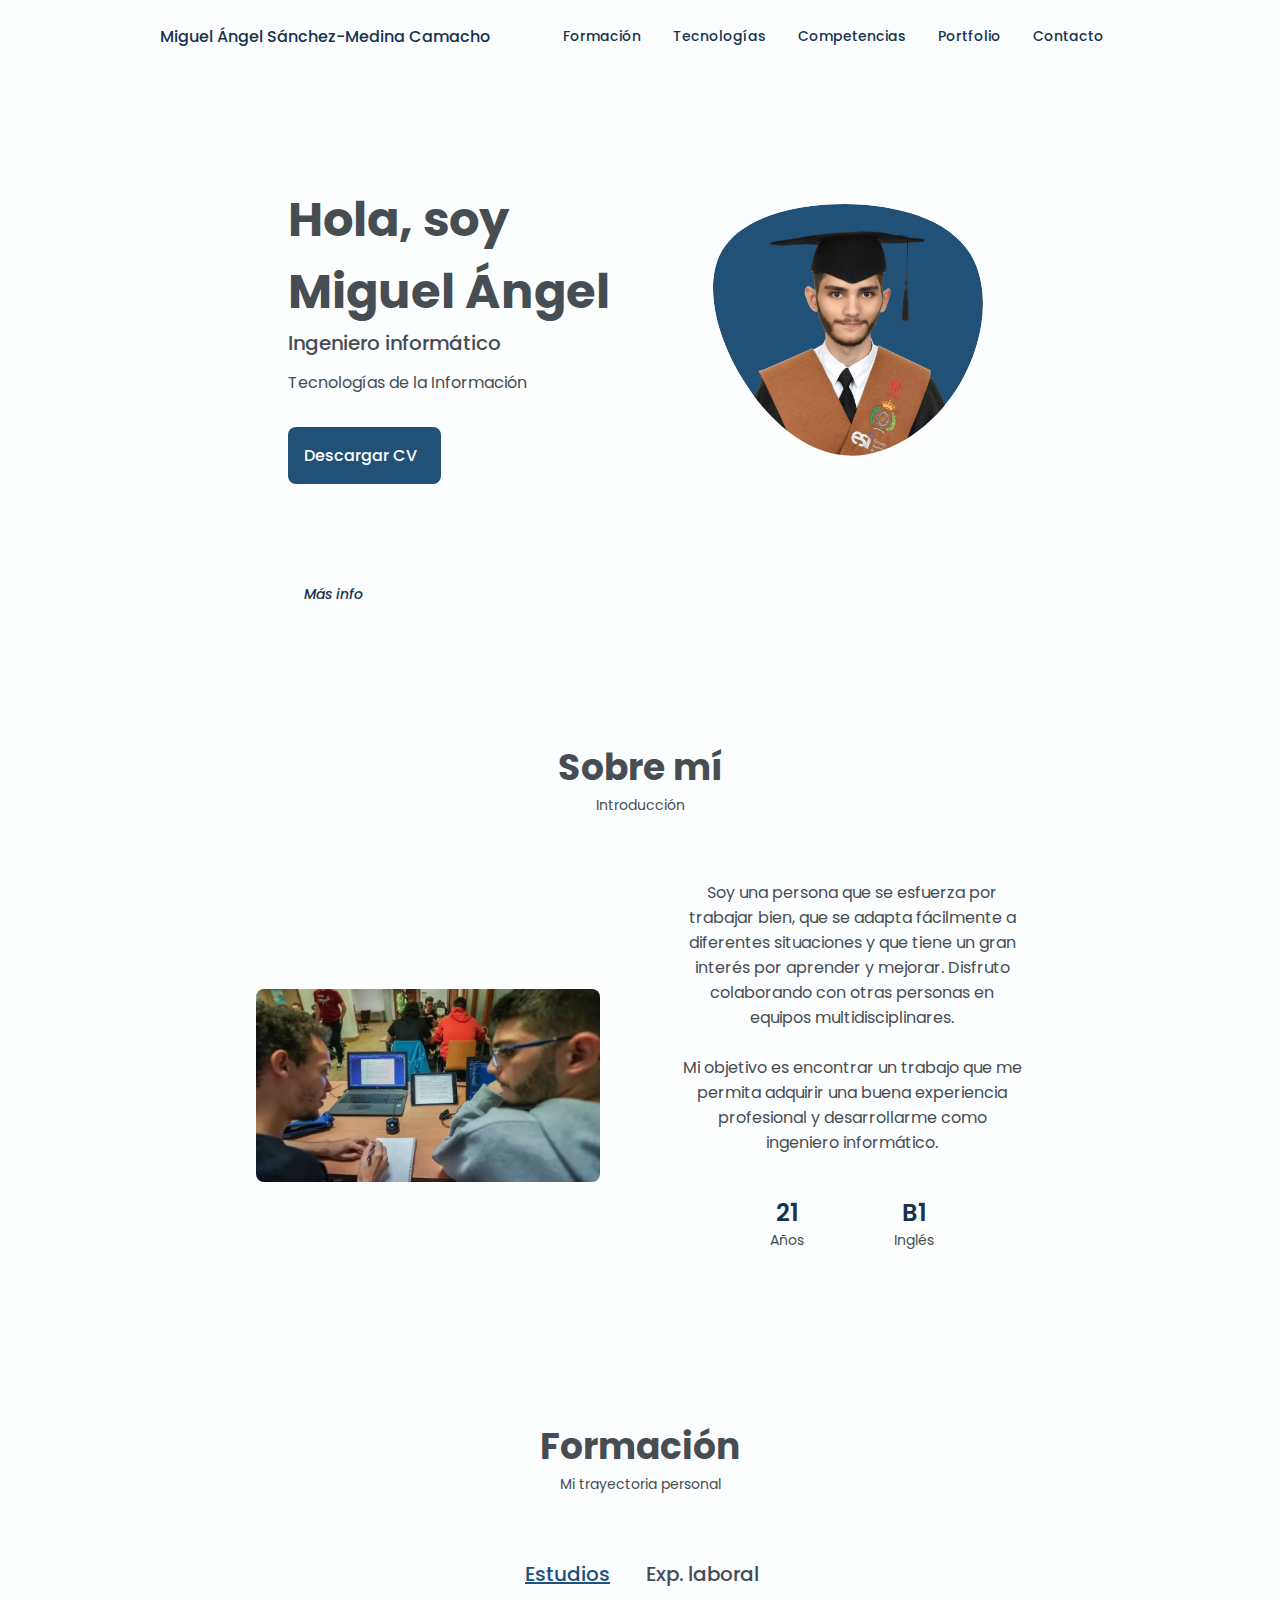
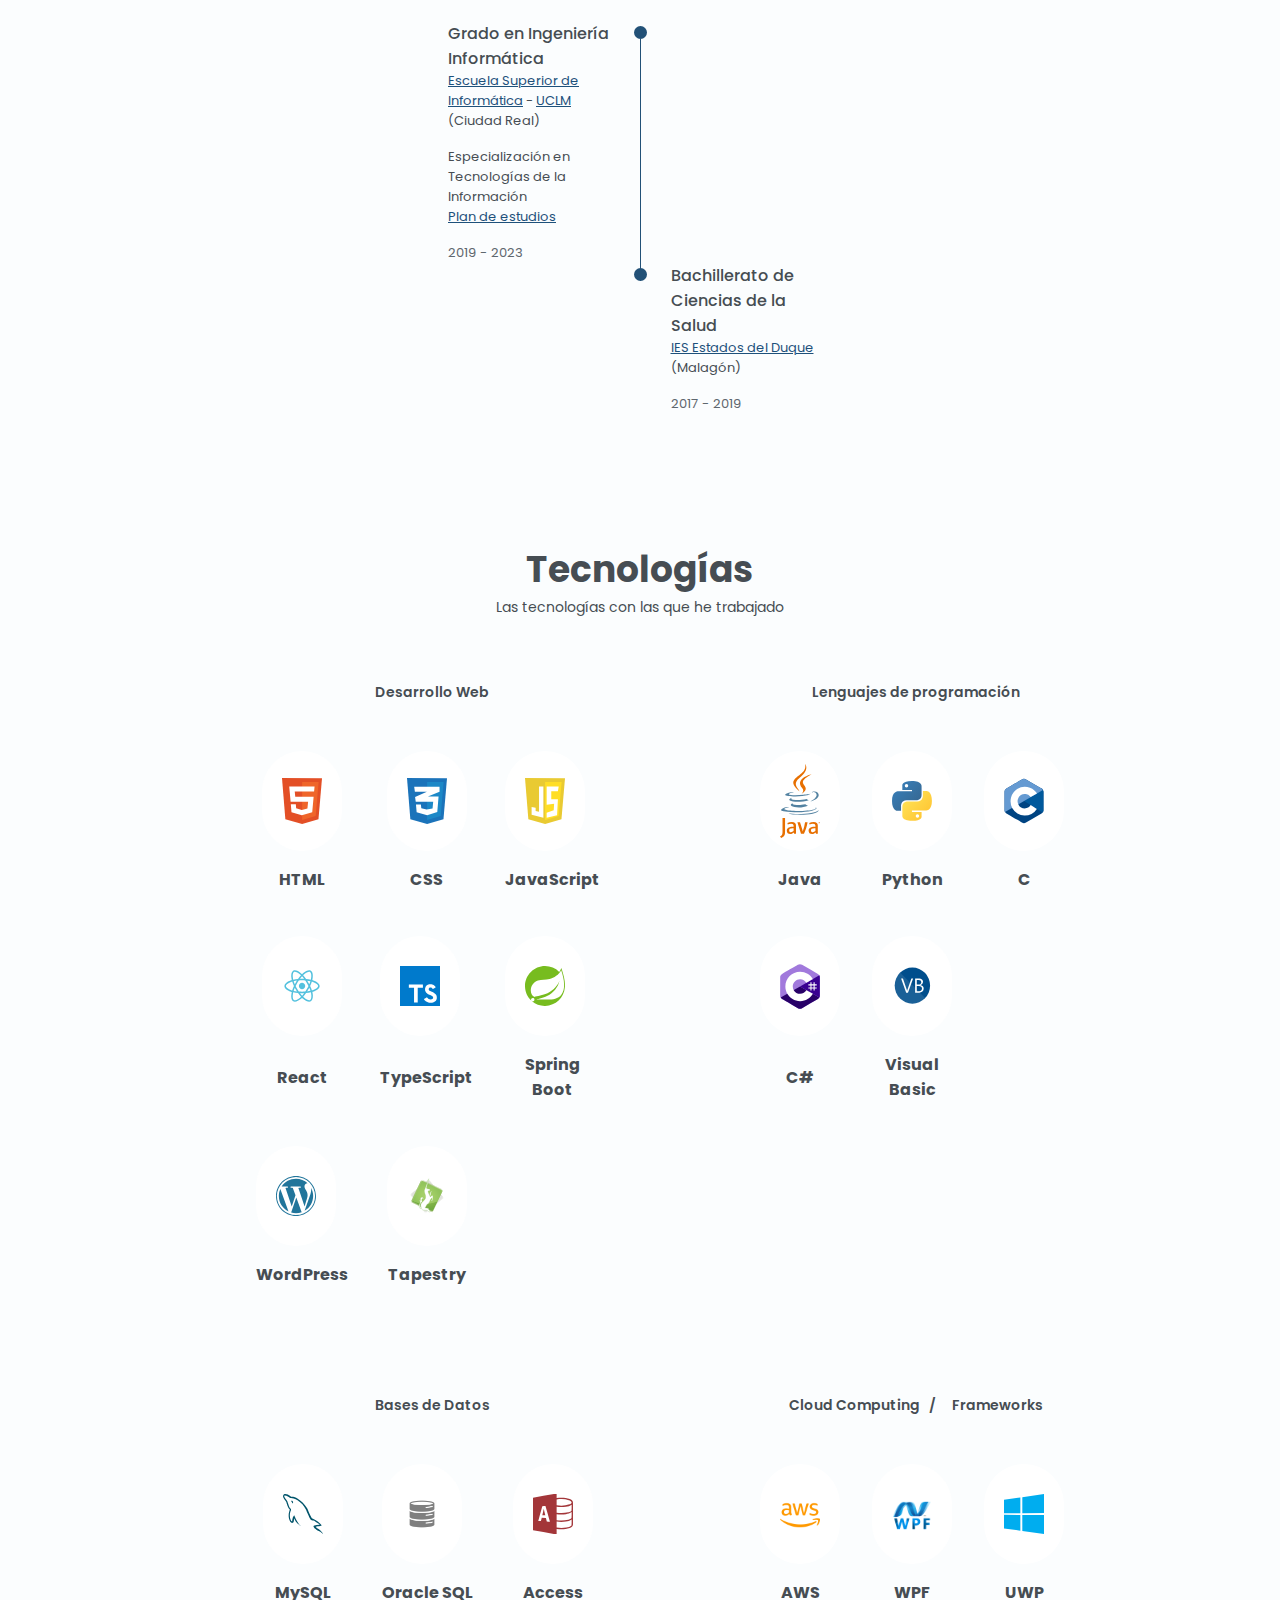
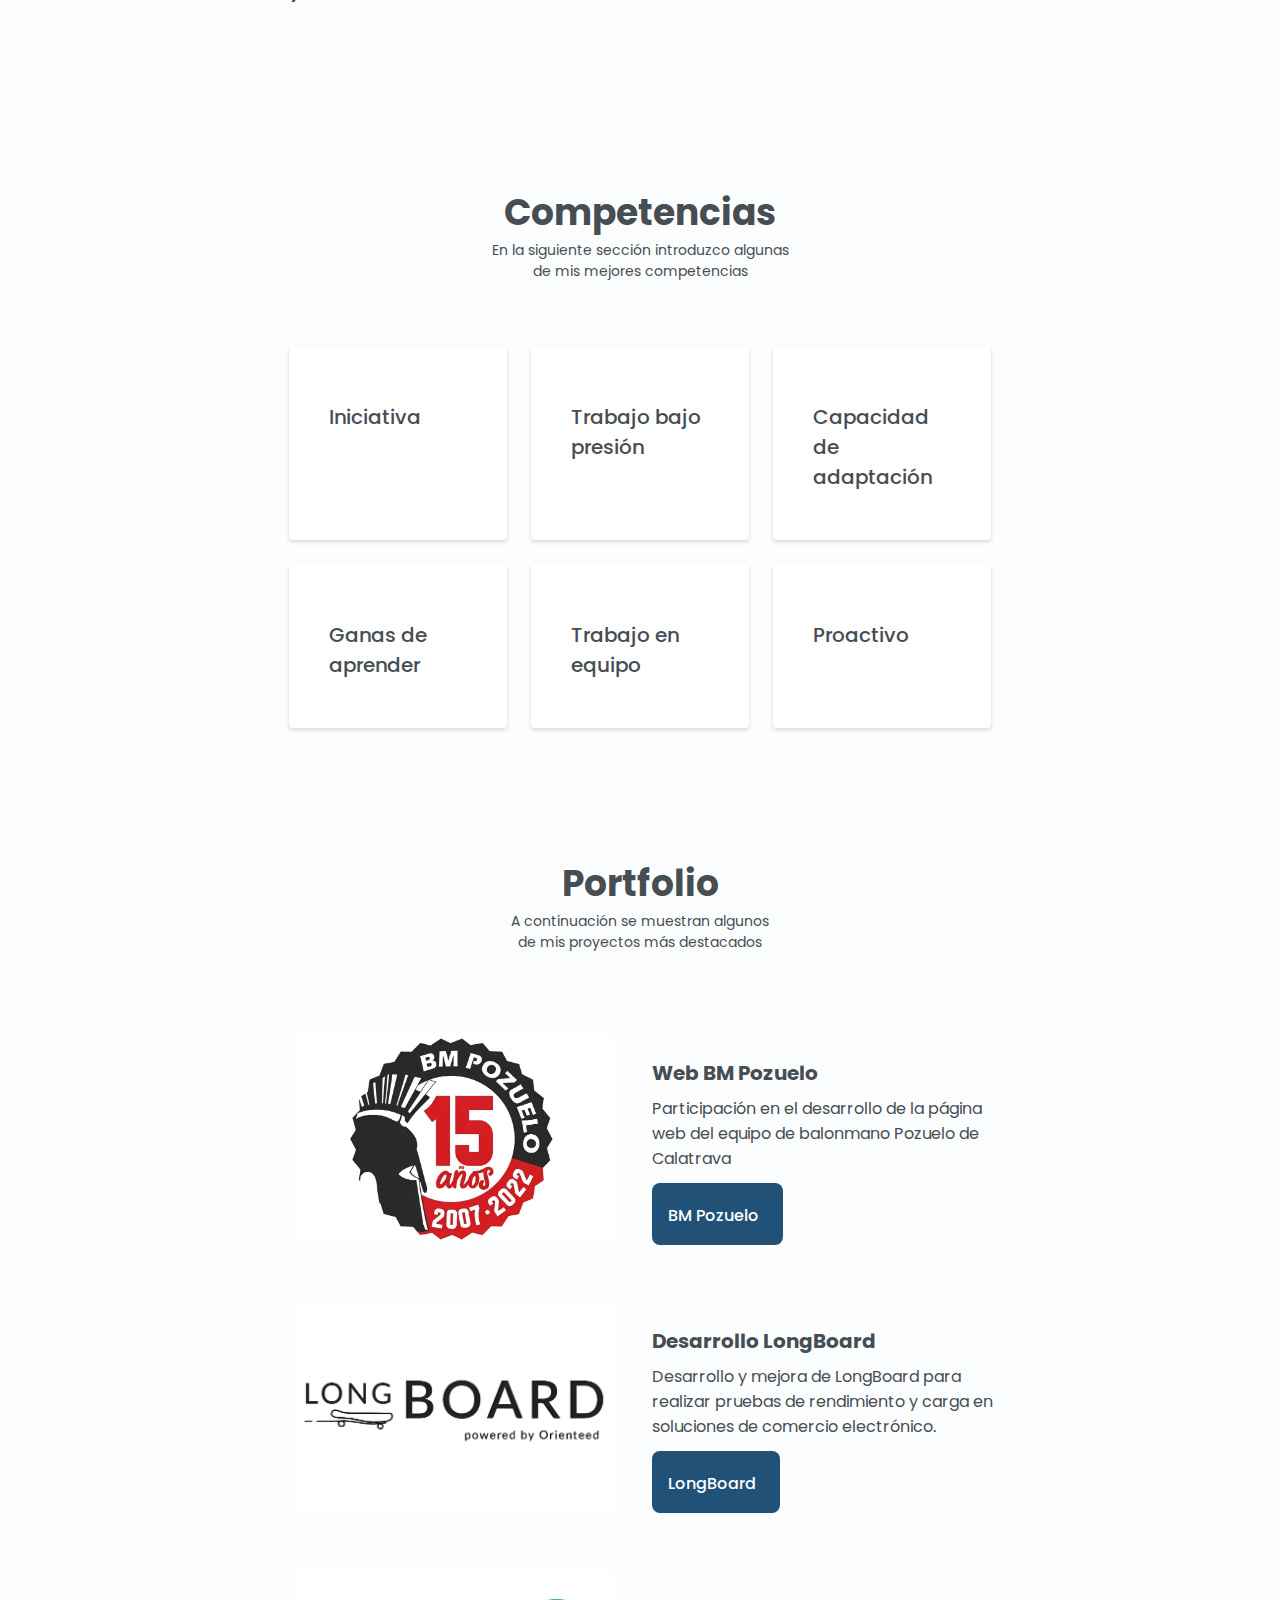
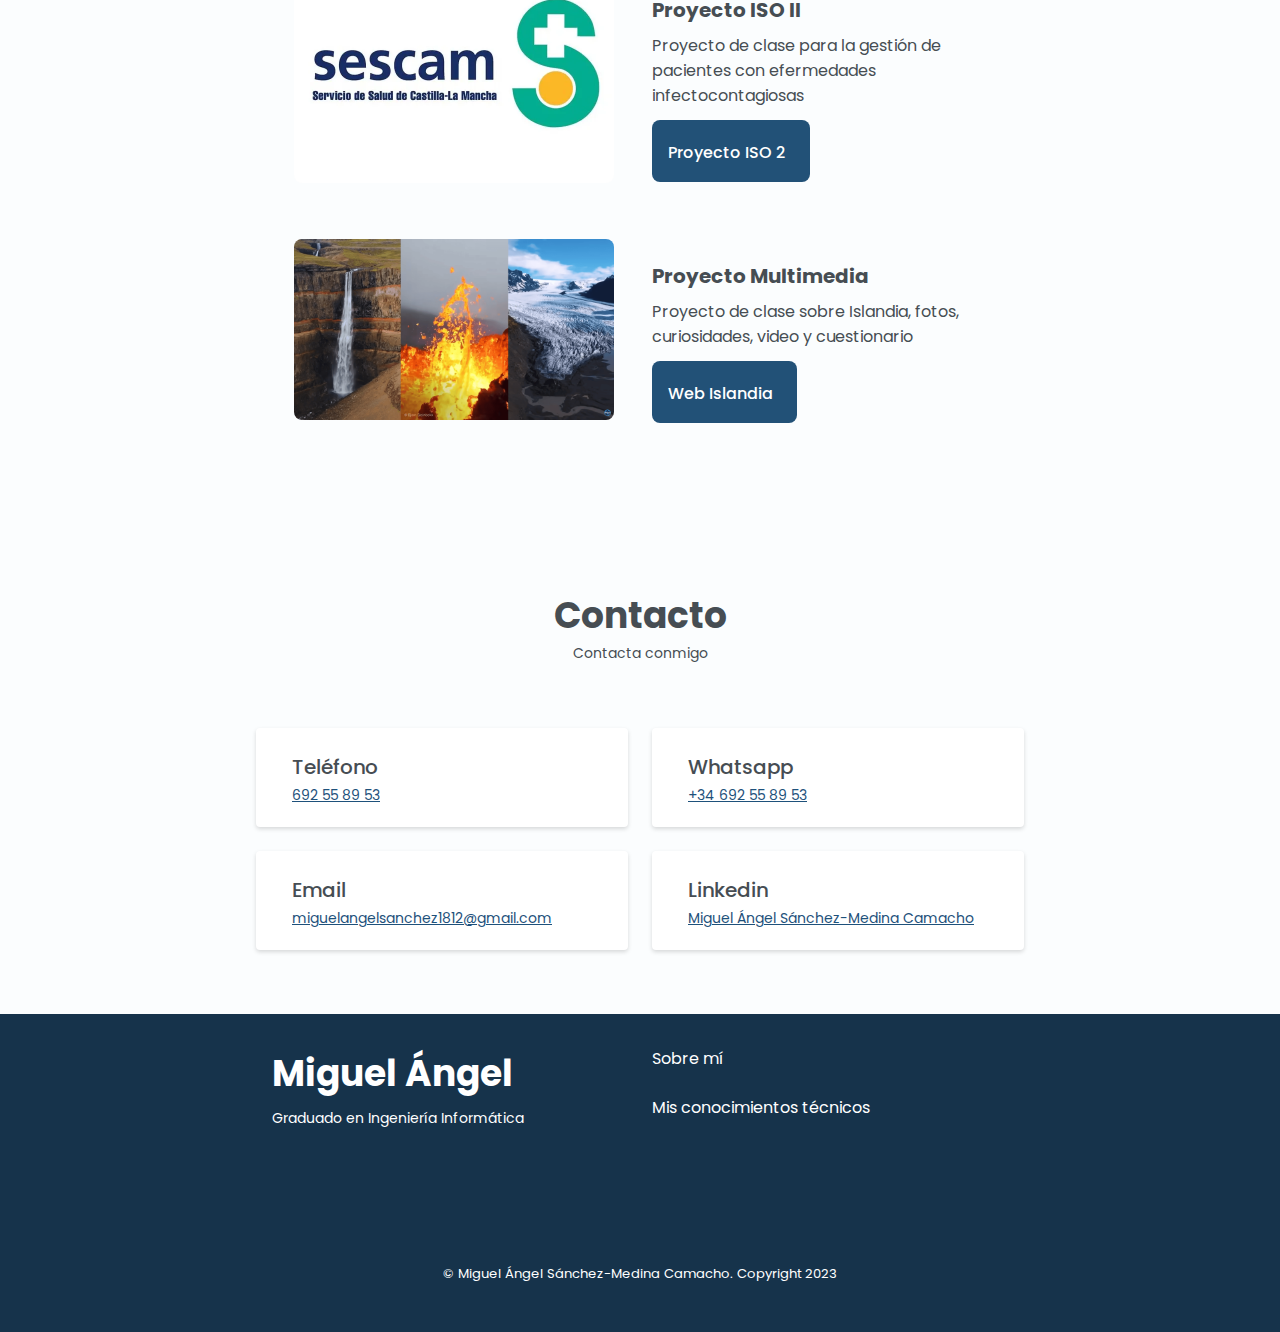
==== commit 01e35b66: "Modificación imágenes para optimizar la velocidad de carga" ====
--- a/index.html
+++ b/index.html
@@ -503,7 +503,7 @@
             <span class="section_subtitle">A continuación se muestran algunos<br> de mis proyectos más destacados</span>
             <div class="portfolio__container container swiper-container">
                 <div class="portfolio__content grid swiper-slide">
-                    <img src="img/balonmano_pozuelo.jpg" alt="ISO2" class="portfolio__img ">
+                    <img src="img/balonmano_pozuelo.webp" alt="ISO2" class="portfolio__img ">
                     <div class="portfolio__data">
                         <h3 class="portfolio__title">Web BM Pozuelo</h3>
                         <p class="portfolio__description">Participación en el desarrollo de la página web del equipo de
@@ -517,7 +517,7 @@
                 </div>
 
                 <div class="portfolio__content grid swiper-slide">
-                    <img src="img/LongBOARD_logo.png" alt="InDistance" class="portfolio__img ">
+                    <img src="img/LongBOARD_logo.webp" alt="InDistance" class="portfolio__img ">
                     <div class="portfolio__data">
                         <h3 class="portfolio__title">Desarrollo LongBoard</h3>
                         <p class="portfolio__description">Desarrollo y mejora de LongBoard para realizar pruebas de
@@ -545,7 +545,7 @@
                 </div>
 
                 <div class="portfolio__content grid swiper-slide">
-                    <img src="img/Islandia.png" alt="ISO2" class="portfolio__img">
+                    <img src="img/Islandia.webp" alt="ISO2" class="portfolio__img">
                     <div class="portfolio__data">
                         <h3 class="portfolio__title">Proyecto Multimedia</h3>
                         <p class="portfolio__description">Proyecto de clase sobre Islandia, fotos, curiosidades, video y cuestionario</p>
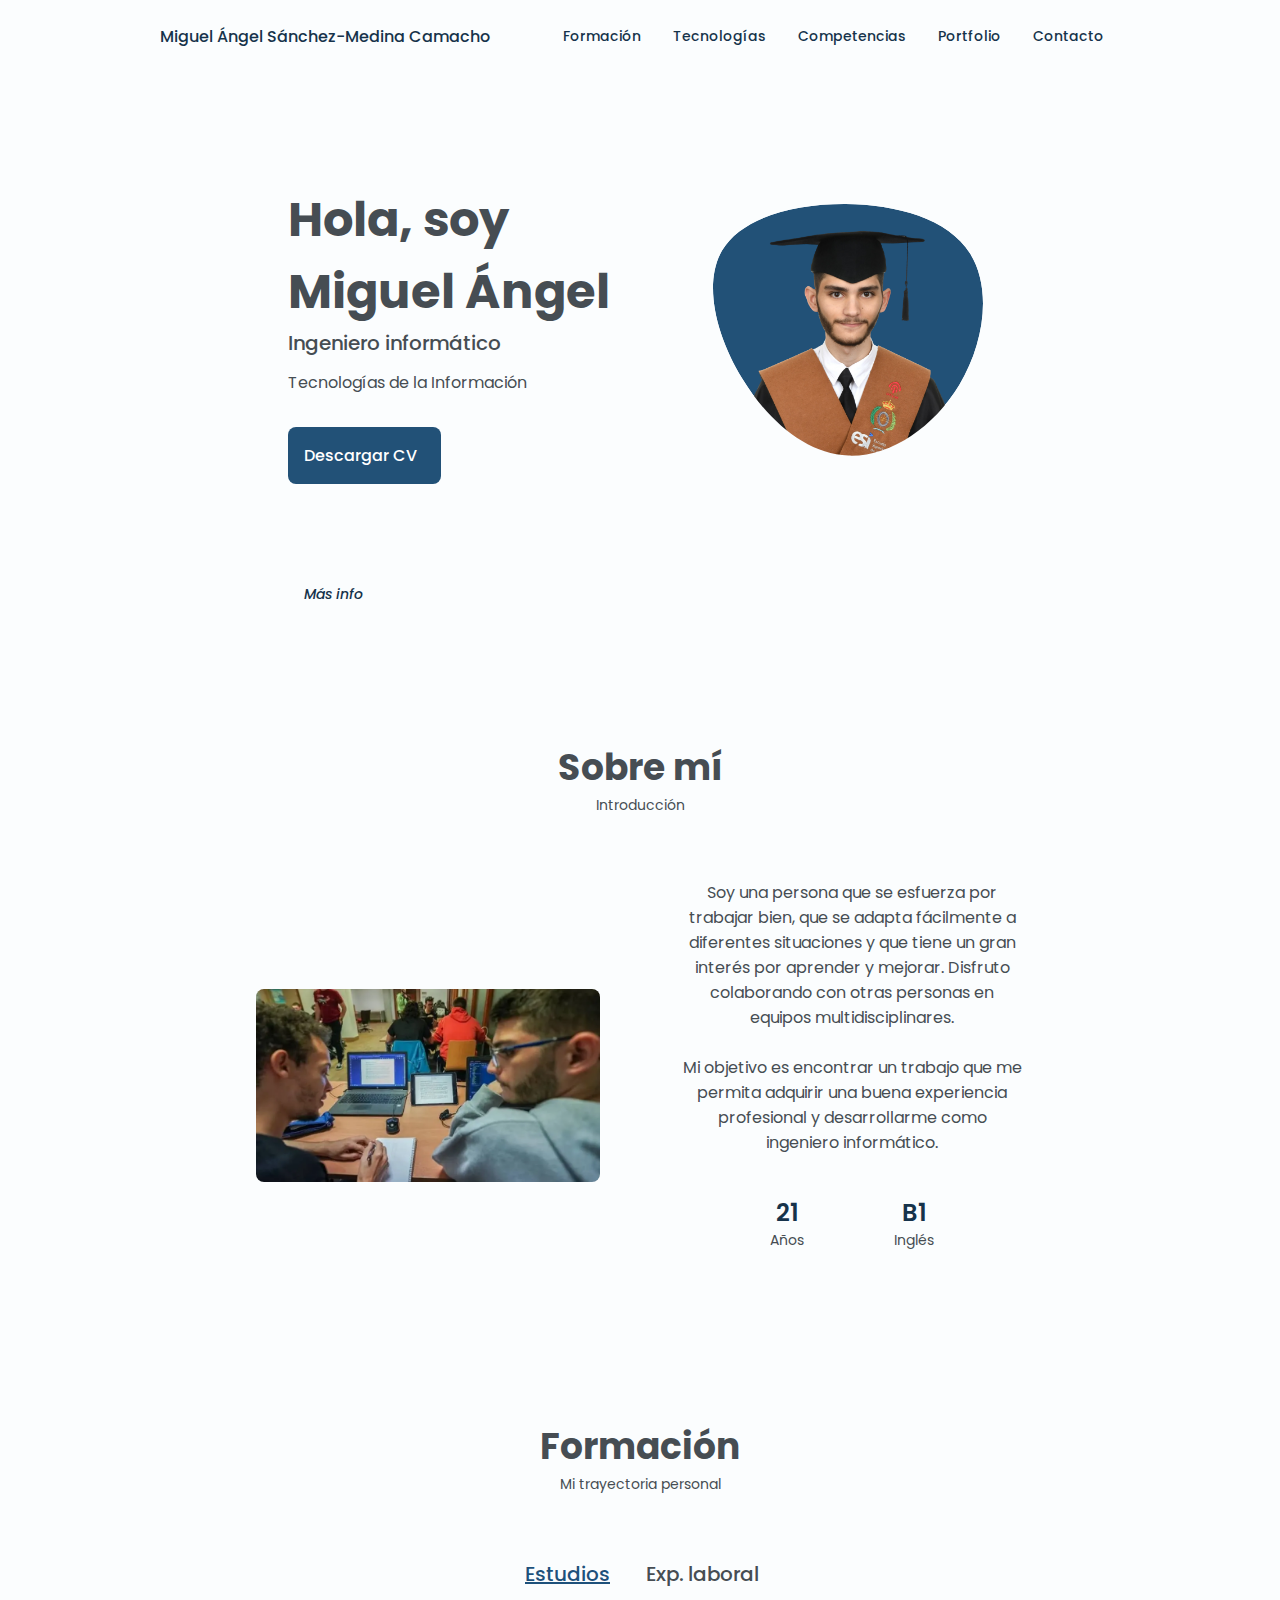
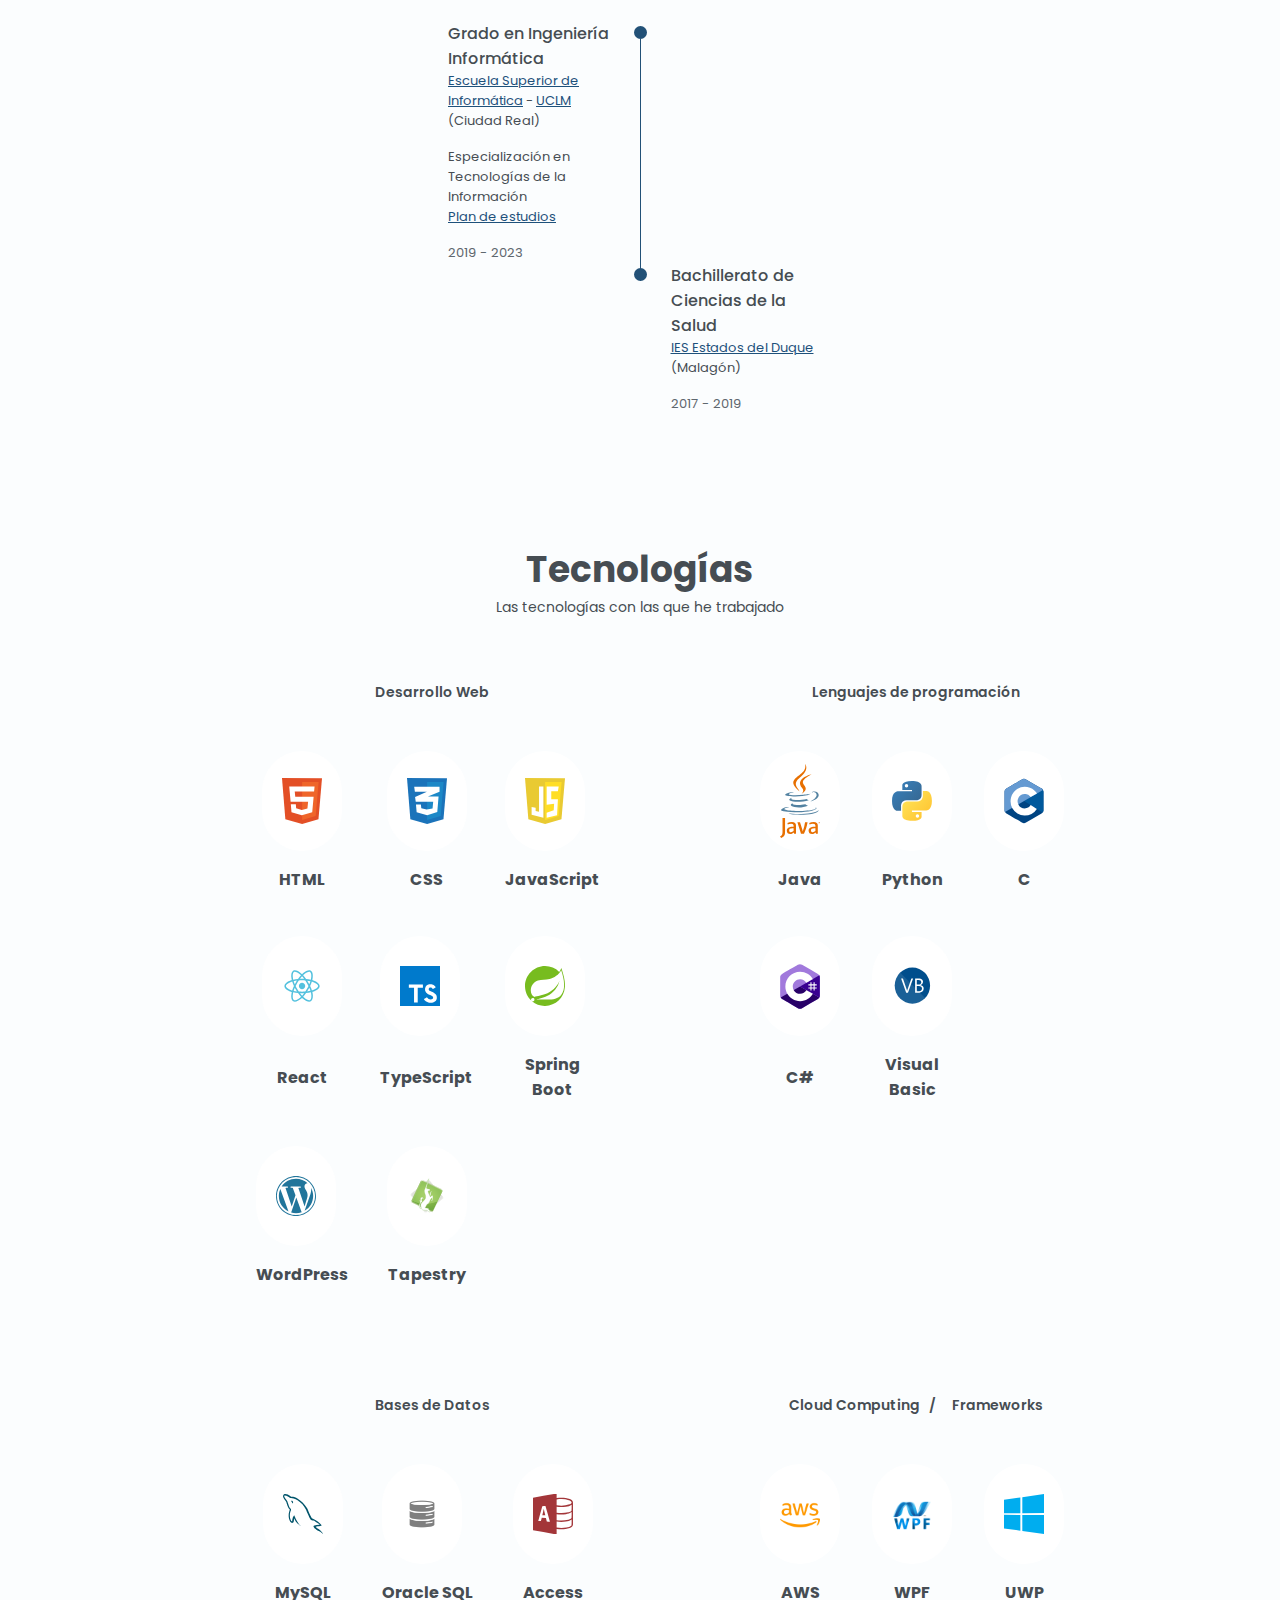
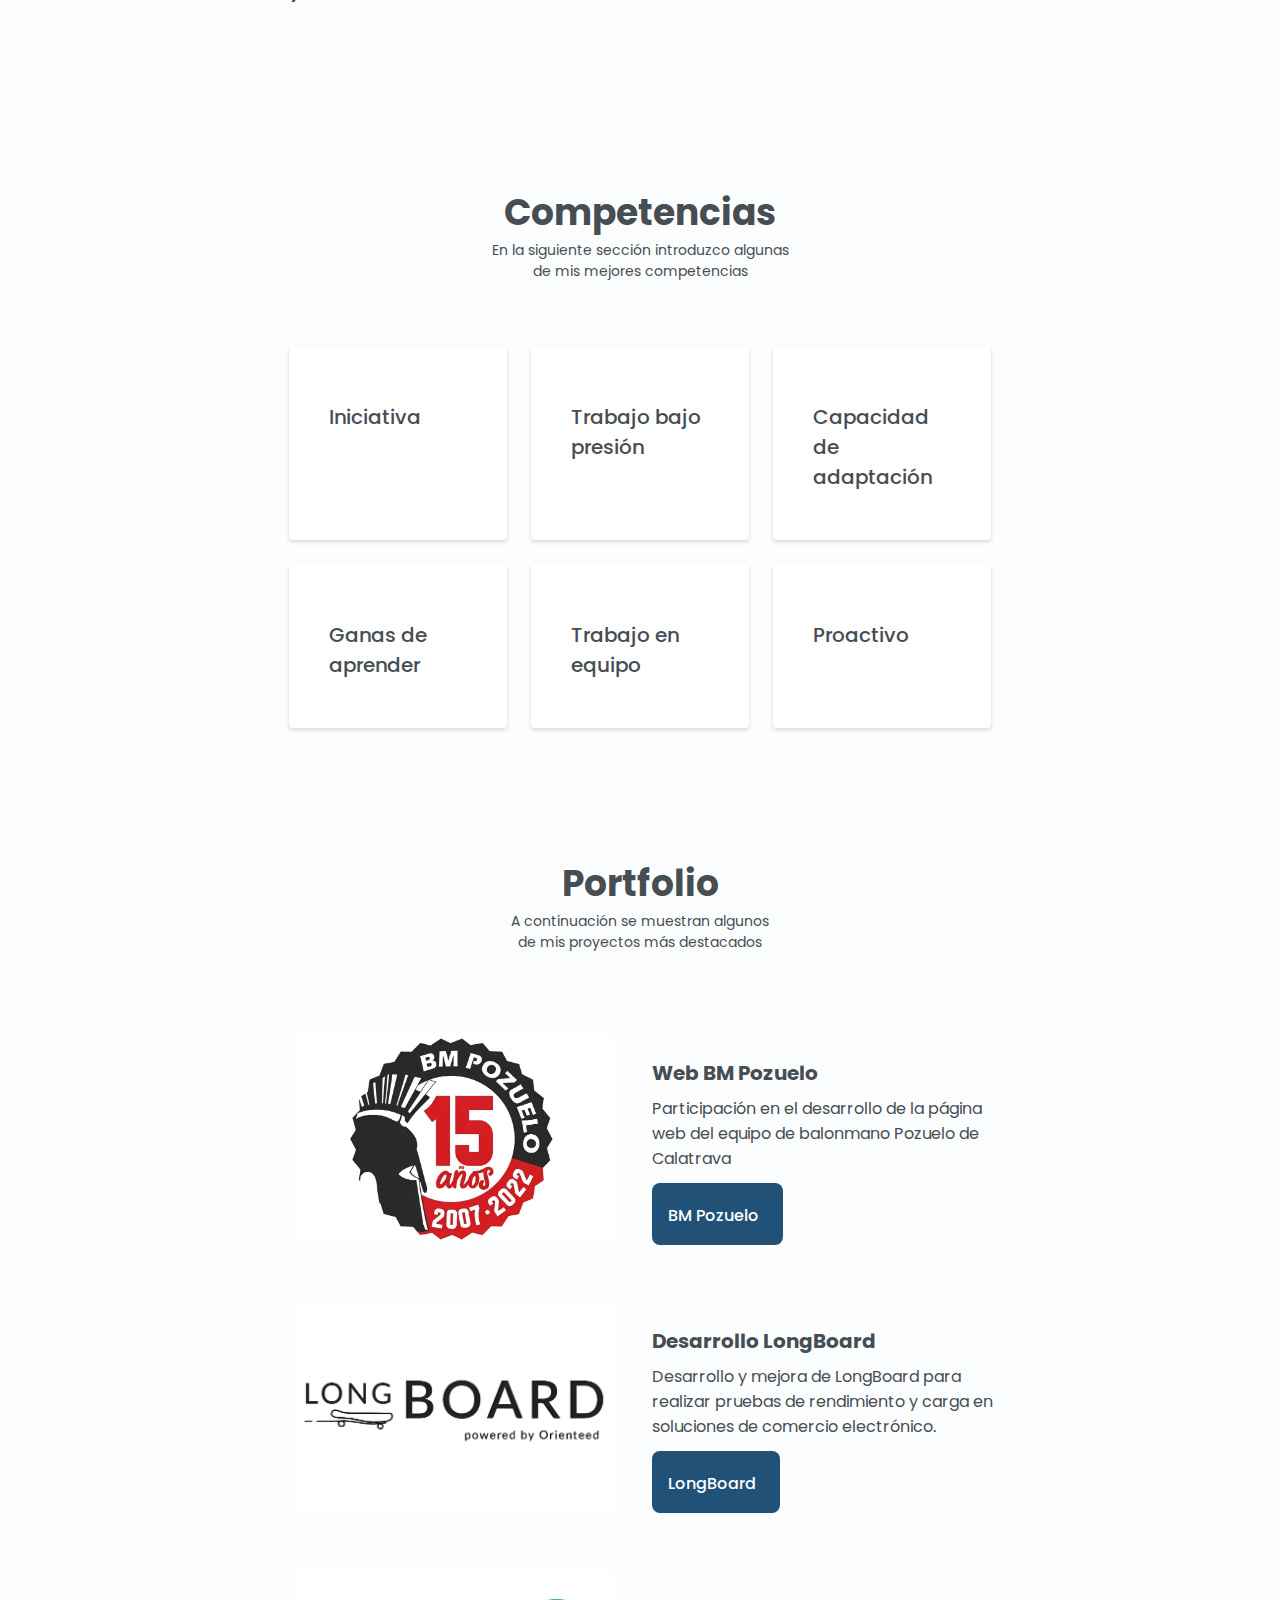
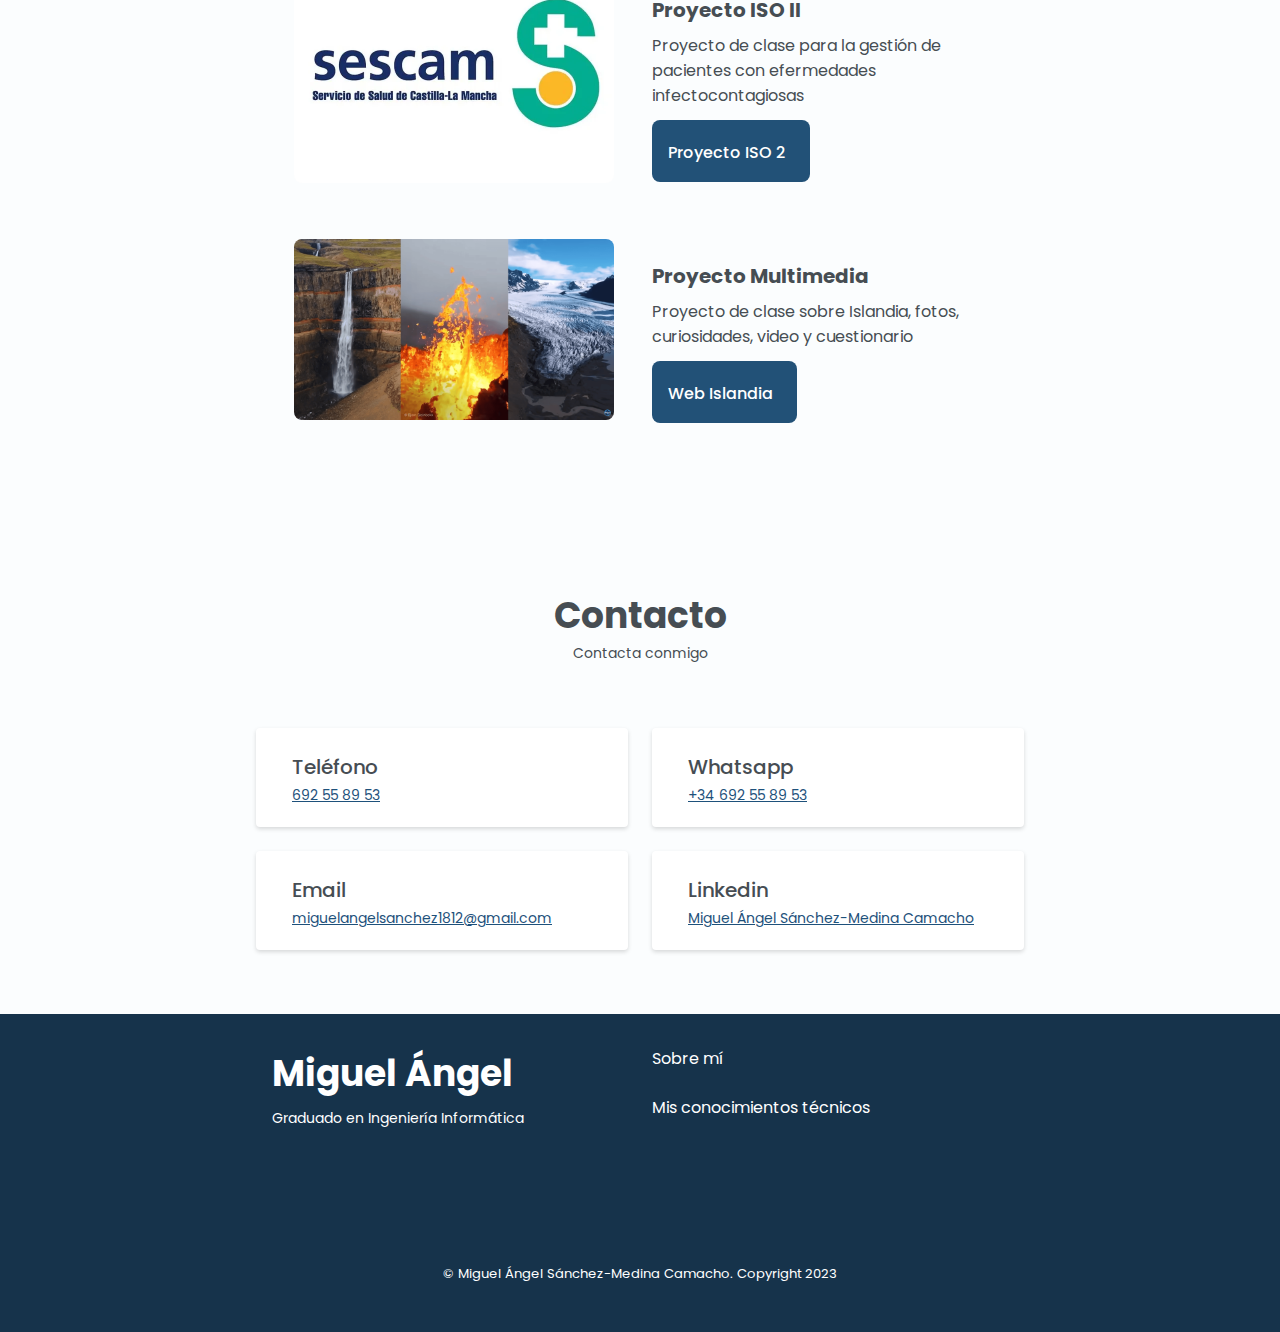
==== commit 0487d5c2: "Add files via upload" ====
--- a/index.html
+++ b/index.html
@@ -112,7 +112,7 @@
                             129.362C2.45775 97.8511 -7.48481 59.1033 6.67581 34.5279C20.9871 10.1032 59.7028 
                             -0.149132 97.9666 0.00163737C136.23 0.303176 174.193 10.857 190.312 36.4879Z" />
                                 <image class="home__blob-img" x="12" y="18"
-                                    xlink:href="./img/sanchez-medina-nobackground_2.png" />
+                                    xlink:href="./img/sanchez-medina-nobackground_2.webp" />
                             </g>
                         </svg>
 
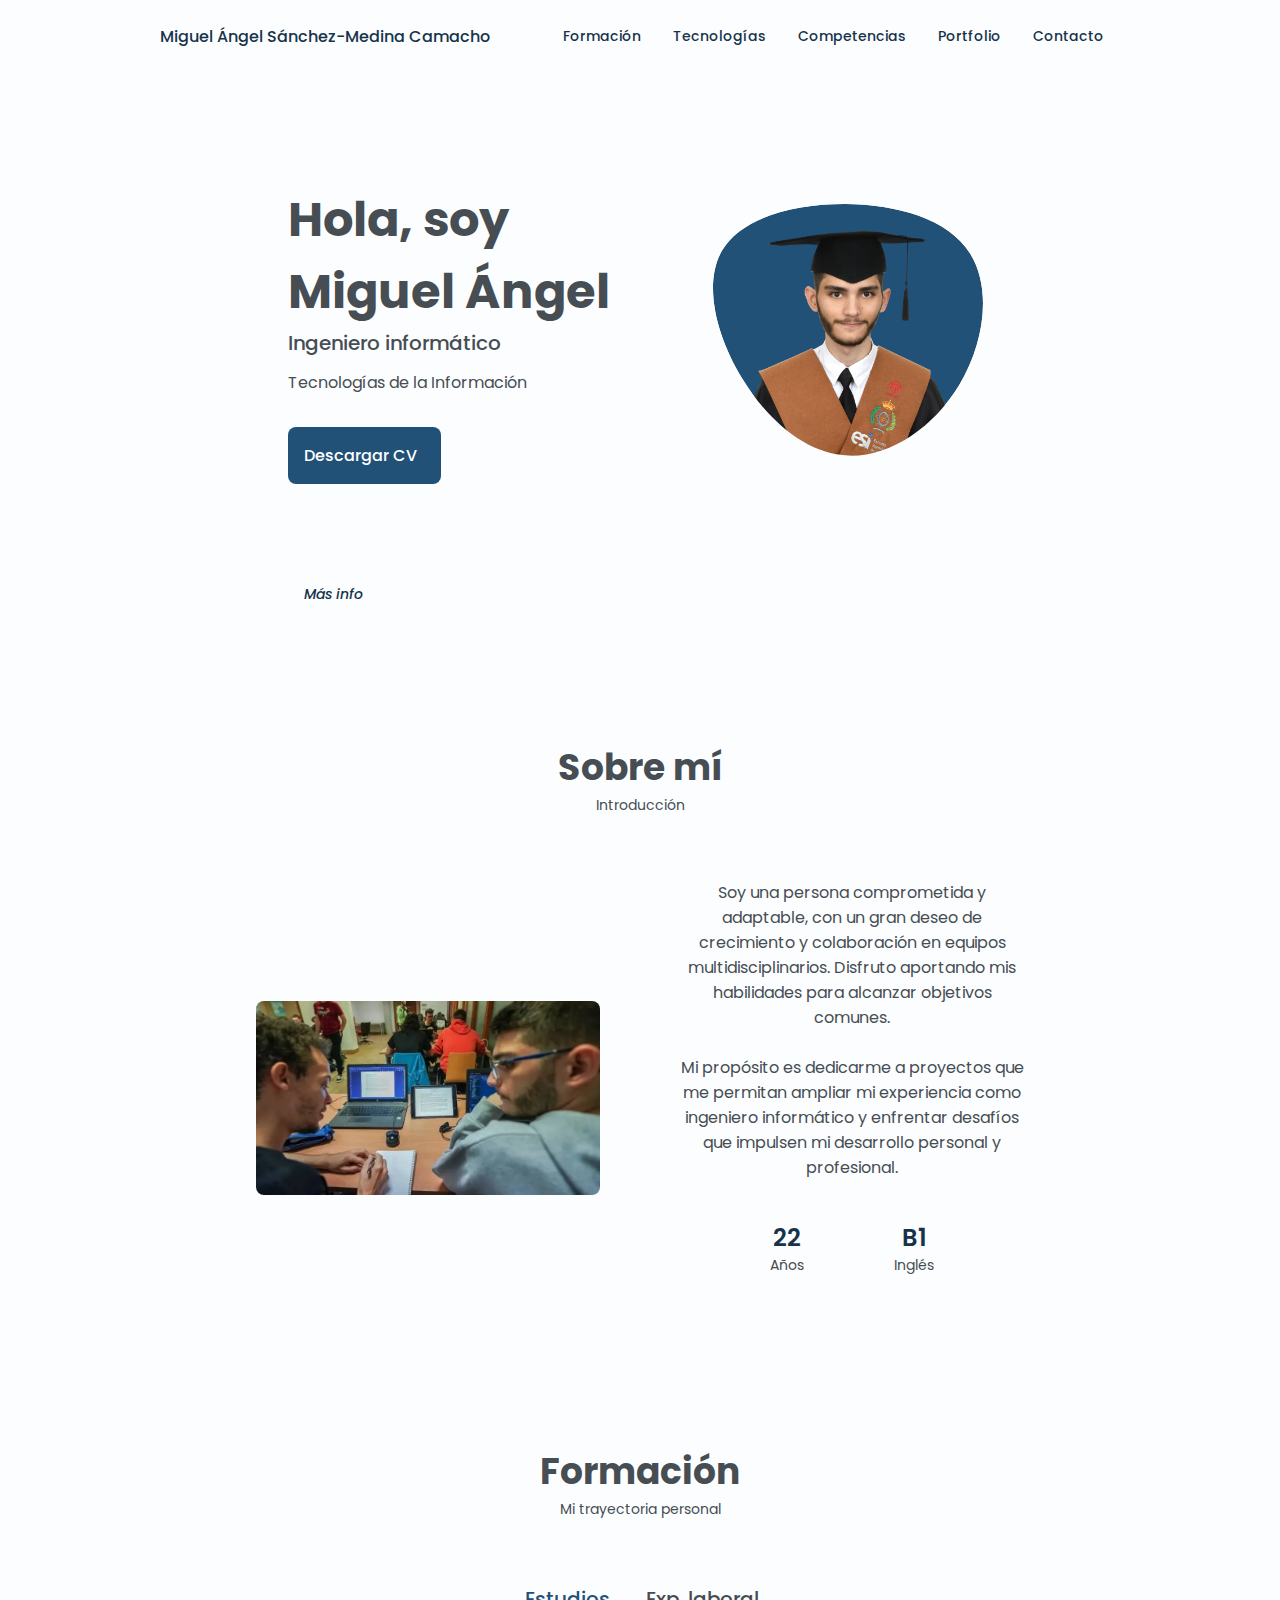
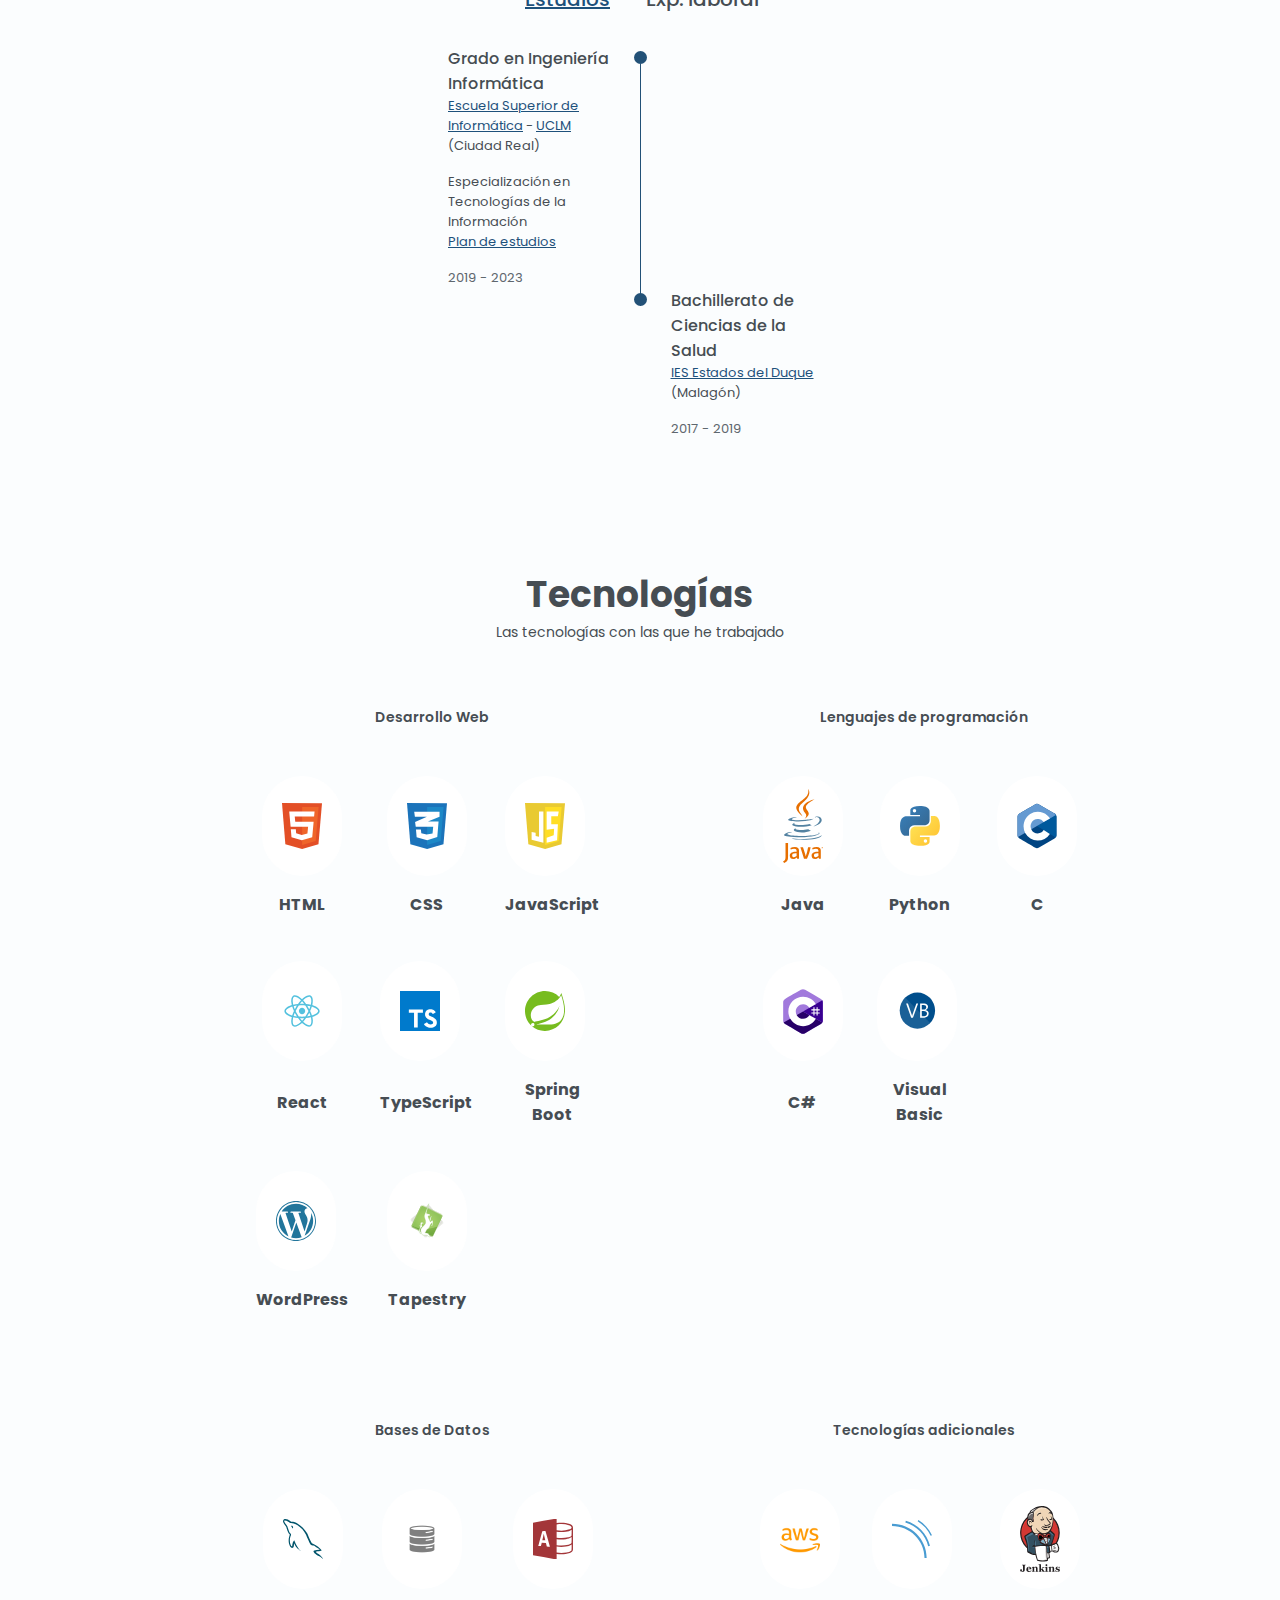
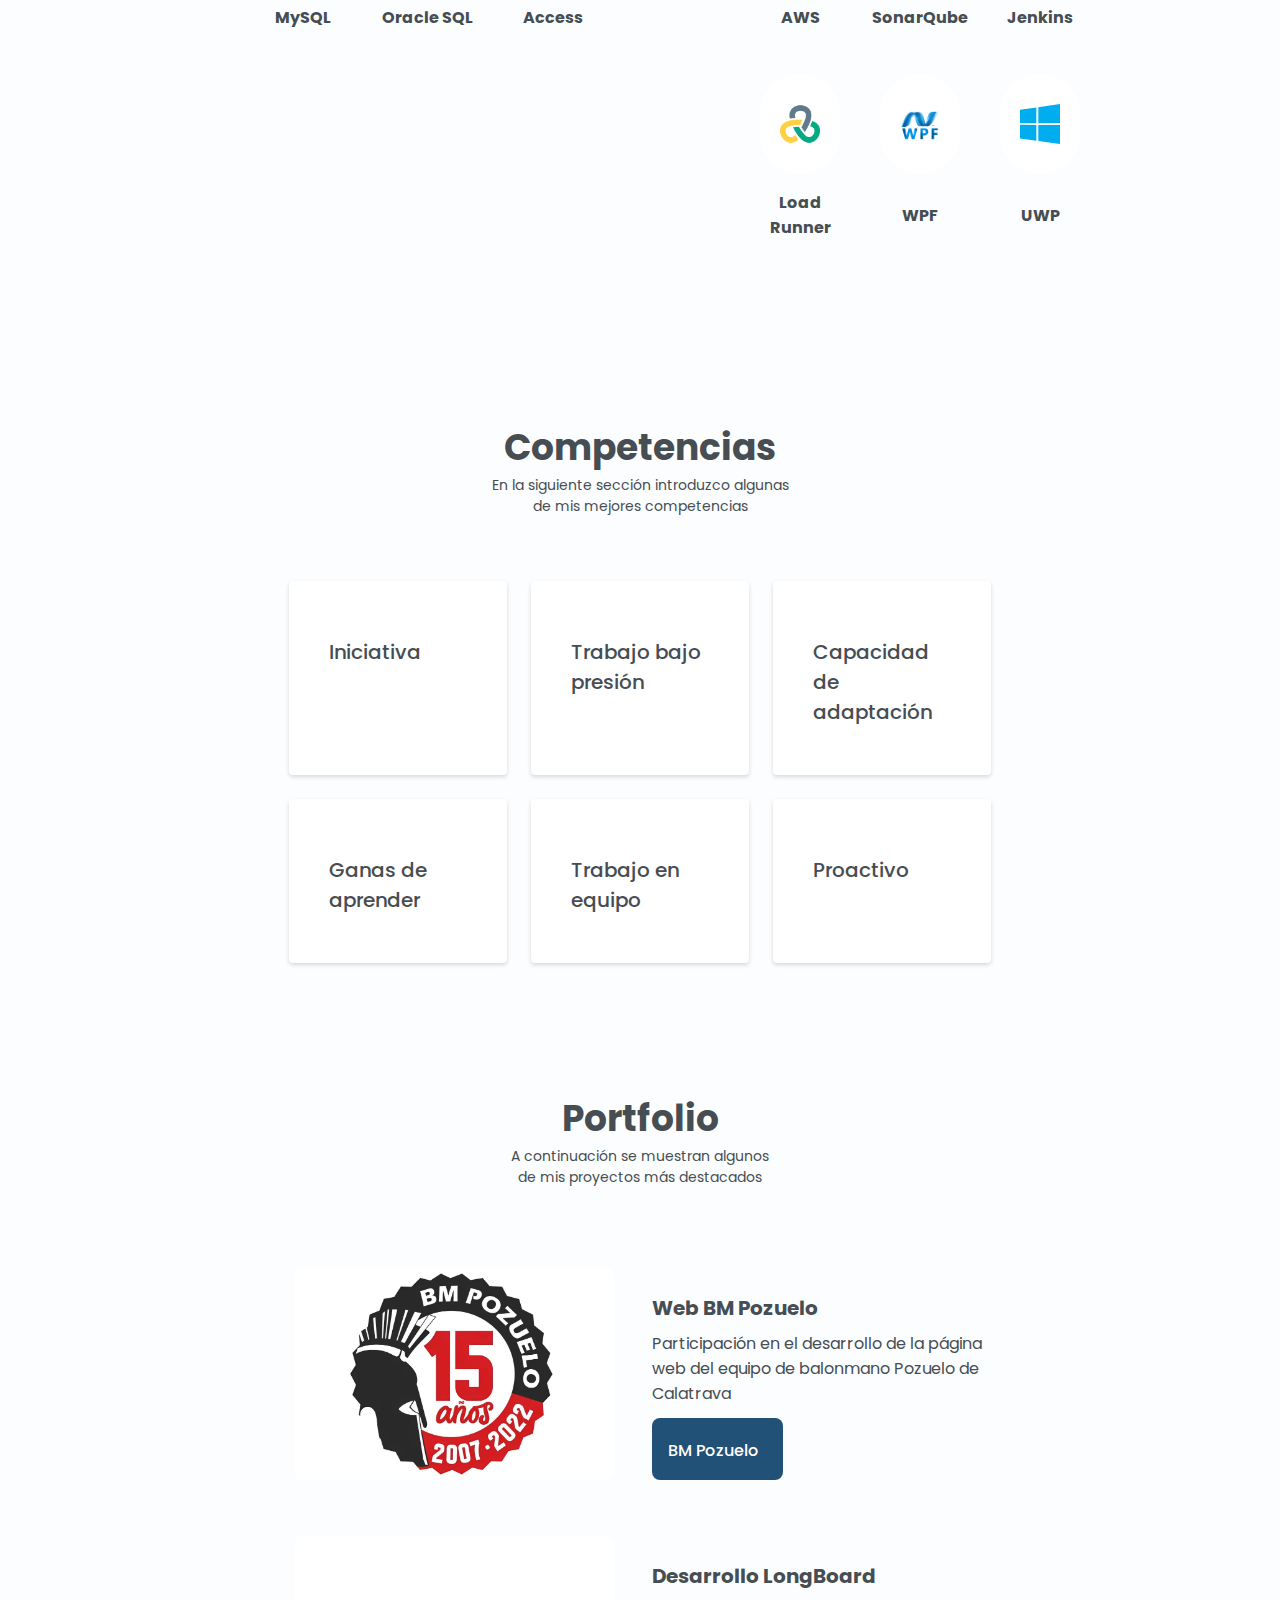
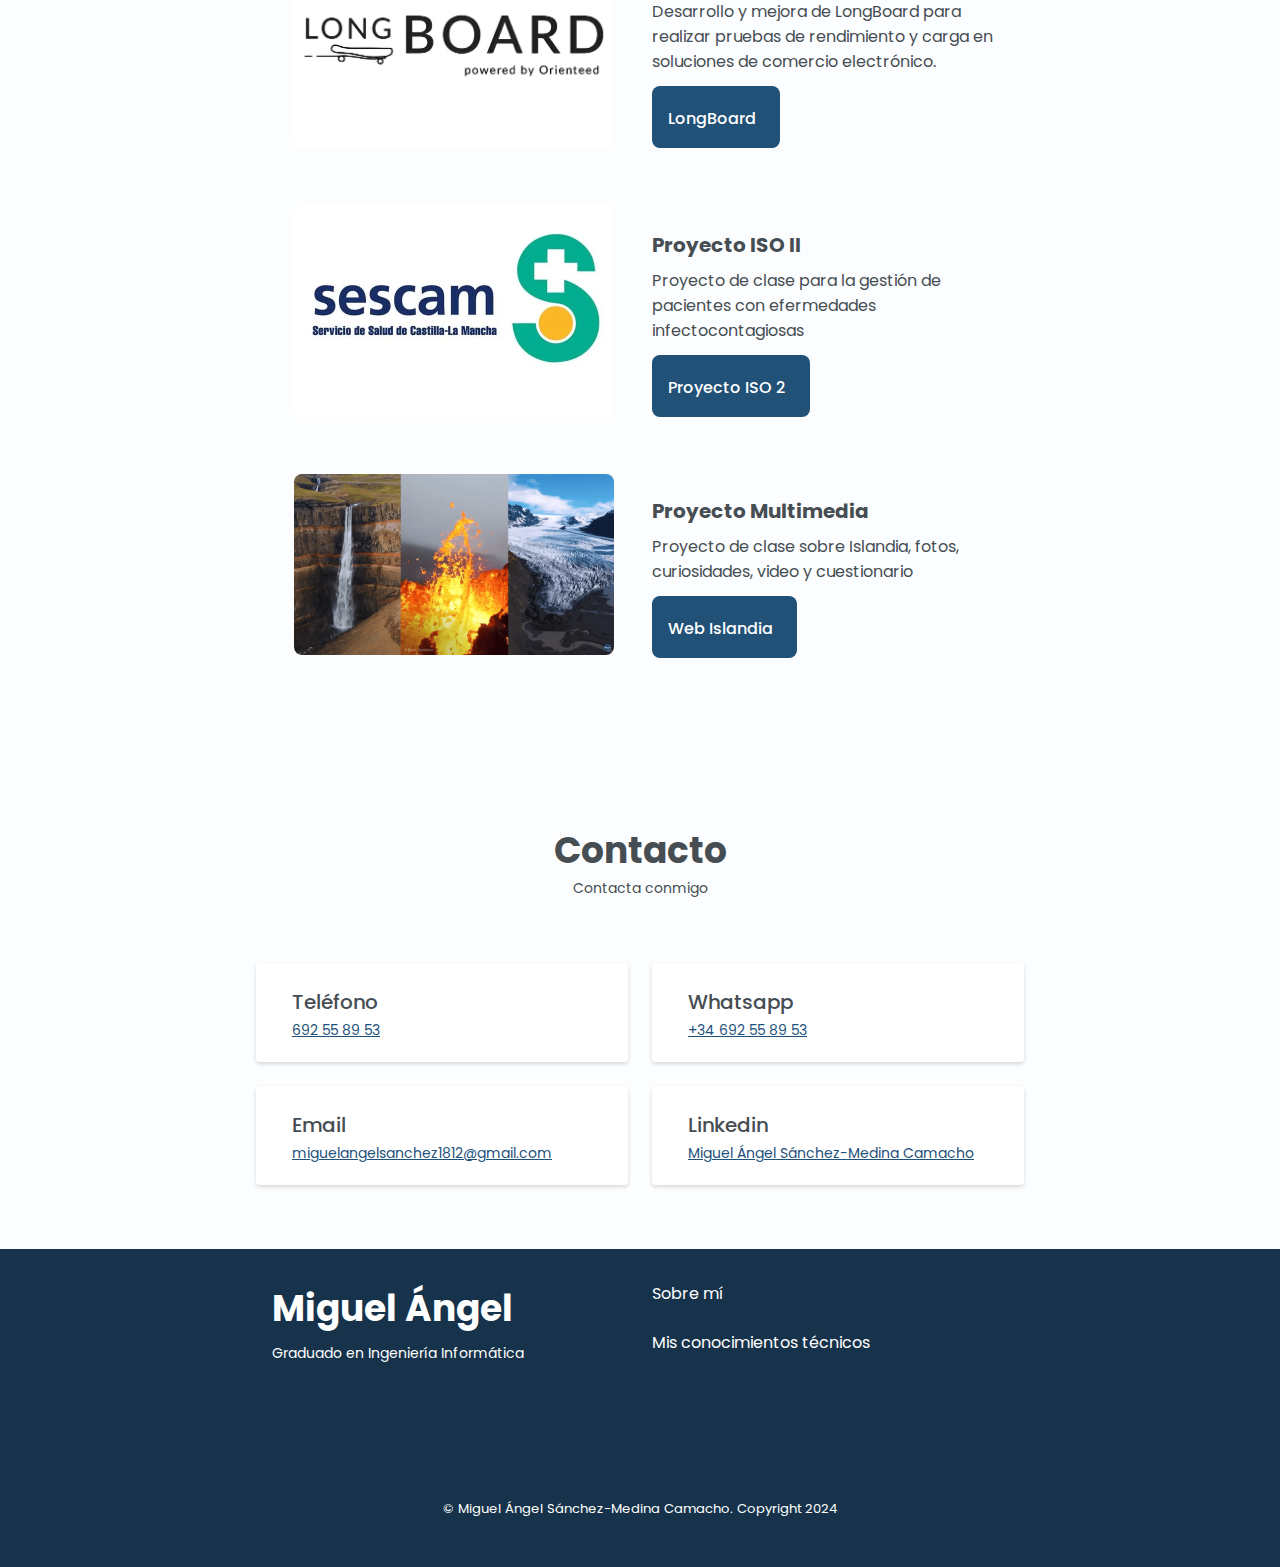
==== commit 9547309c: "Adición nuevas tecnologías y experiencia laboral" ====
--- a/index.html
+++ b/index.html
@@ -144,19 +144,23 @@
             <div class="about__container container grid">
                 <img src="./img/about_2.webp" alt="" class="about__img ">
                 <div class="about__data">
-                    <p class="about__description">Soy una persona que se esfuerza por trabajar bien, que se adapta
-                        fácilmente a diferentes situaciones y que tiene un gran interés por aprender y mejorar. Disfruto
-                        colaborando con otras personas en equipos multidisciplinares.
-
-                        <br><br> Mi objetivo es encontrar un trabajo que me permita adquirir una buena experiencia
-                        profesional y desarrollarme como ingeniero informático.
+                    <p class="about__description">Soy una persona comprometida y adaptable,
+                        con un gran deseo de crecimiento y
+                        colaboración en equipos multidisciplinarios.
+                        Disfruto aportando mis habilidades para
+                        alcanzar objetivos comunes.
+                        <br><br>Mi propósito es dedicarme a proyectos que
+                        me permitan ampliar mi experiencia como
+                        ingeniero informático y enfrentar desafíos que
+                        impulsen mi desarrollo personal y profesional.
+                        
                     </p>
 
 
                     <div class="about__info">
 
                         <div>
-                            <span class="about__info-title"> 21 </span>
+                            <span class="about__info-title"> 22 </span>
                             <span class="about__info-name"> Años</span>
                         </div>
                         <div>
@@ -236,40 +240,58 @@
                         <div class="qualification__data">
                             <div>
                                 <h3 class="qualification__title">QA Developer</h3>
+                                <span class="qualification__subtitle"><a href="https://www.indracompany.com/"
+                                        target="_blank" class="enlace-esi">Indra</a>&nbsp;<a href="https://www.minsait.com/es"
+                                        target="_blank" class="enlace-esi">Minsait</a> <br> (Lleida, España)</span>
+                                <span class="qualification__subtitle">Planificación y ejecución de casos de prueba para una variedad de aplicaciones pertenecientes a  
+                                    <a href="https://ctti.gencat.cat/ca/ctti/" 
+                                    target="_blank" class="enlace-esi">CTTI</a>, con un enfoque en la identificación y documentación detallada de errores y defectos encontrados durante las pruebas de calidad.
+                                </span>
+                                <div class="qualification__calendar">
+                                    <i class="uil uil-calendar-alt"></i> Oct. 2023 - Act.
+                                </div>
+                            </div>
+
+                            <div>
+                                <span class="qualification__rounder"></span>
+                                <span class="qualification__line"></span>
+                            </div>
+                        </div>
+
+
+                        <div class="qualification__data">
+                            <div></div>
+                            <div>
+                                <span class="qualification__rounder"></span>
+                                <span class="qualification__line"></span>
+                            </div>
+                            <div>
+                                <h3 class="qualification__title">QA Developer</h3>
                                 <span class="qualification__subtitle"><a href="https://orienteed.com/es/"
-                                        target="_blank" class="enlace-esi">Orienteed SLU</a> <br> (A Coruña)</span>
+                                        target="_blank" class="enlace-esi">Orienteed SL</a> <br> (A Coruña, España)</span>
                                 <span class="qualification__subtitle">Desarrollo y mejora de un sistema en <a
                                         href="https://aws.amazon.com/es/" target="_blank" class="enlace-esi">AWS</a>
                                     para pruebas de rendimiento y carga en comercio electrónico.</span>
                                 <div class="qualification__calendar">
-                                    <i class="uil uil-calendar-alt"></i> Feb. 2023 - Act.
+                                    <i class="uil uil-calendar-alt"></i> Feb. 2023 - Jul. 2023.
                                 </div>
-                            </div>
-
-                            <div>
-                                <span class="qualification__rounder"></span>
-                                <span class="qualification__line"></span>
-                            </div>
-                        </div>
-
-
-                        <div class="qualification__data">
-                            <div></div>
-                            <div>
-                                <span class="qualification__rounder"></span>
-
                             </div>
                             <div>
                                 <h3 class="qualification__title">Becario UEM</h3>
                                 <span class="qualification__subtitle"><a href="https://www.uclm.es/ciudad-real/medicina"
                                         target="_blank" class="enlace-esi">Facultad de Medicina</a> <br>- <a
                                         class="enlace-esi" target="_blank" href="https://www.uclm.es"> UCLM</a> (Ciudad
-                                    Real)</span>
-                                <span class="qualification__subtitle">Apoyo informático a la Unidad de Educación Médica
-                                    y mantenimiento de aplicación Web.</span>
+                                    Real, España)</span>
+                                <span class="qualification__subtitle">Becario en la Unidad de Educación Médica de la Facultad de Medicina,
+                                    brindando soporte informático para el mantenimiento de la Intranet y
+                                    resolviendo incidencias técnicas</span>
                                 <div class="qualification__calendar">
                                     <i class="uil uil-calendar-alt"></i> Feb. 2022 - Sep. 2022
                                 </div>
+                            </div>
+
+                            <div>
+                                <span class="qualification__rounder"></span>
                             </div>
                         </div>
                     </div>
@@ -434,17 +456,39 @@
                 <!-- HABILIDAD 4-->
                 <div class="skills__content">
                     <h3 class="skills__title">
-                        <i class="uil uil-cloud"></i> Cloud Computing &nbsp; / <i class="uil uil-database"></i>
-                        Frameworks
+                        <i class="uil uil-wrench"></i> Tecnologías adicionales
                     </h3>
                     <div class="skills__info">
                         <div class="skills__data">
                             <div class="skills__blob">
                                 <img src="img/aws-logo.png" alt="skills image">
                             </div>
-
                             <h3 class="skills__name">AWS</h3>
                         </div>
+                        <div class="skills__data">
+                            <div class="skills__blob">
+                                <img src="img/svg/sonarqube-1.svg" alt="skills image">
+                            </div>
+
+                            <h3 class="skills__name">SonarQube</h3>
+                        </div>
+
+                        <div class="skills__data">
+                            <div class="skills__blob">
+                                <img src="img/svg/jenkins-1.svg" alt="skills image">
+                            </div>
+
+                            <h3 class="skills__name">Jenkins</h3>
+                        </div>
+
+                        <div class="skills__data">
+                            <div class="skills__blob">
+                                <img src="img/HPE_LoadRunner_logo.png" alt="skills image">
+                            </div>
+
+                            <h3 class="skills__name">Load Runner</h3>
+                        </div>
+                        
                         <div class="skills__data">
                             <div class="skills__blob">
                                 <img src="img/svg/wpf-logo-175.webp" alt="skills image">
@@ -638,7 +682,7 @@
                     </a>
                 </div>
             </div>
-            <p class="footer__copy">&#169; Miguel Ángel Sánchez-Medina Camacho. Copyright 2023</p>
+            <p class="footer__copy">&#169; Miguel Ángel Sánchez-Medina Camacho. Copyright 2024</p>
         </div>
     </footer>
 
@@ -649,4 +693,4 @@
     <link rel="stylesheet" href="https://unicons.iconscout.com/release/v3.0.1/css/line.css">
 </body>
 
-</html>+</html>
